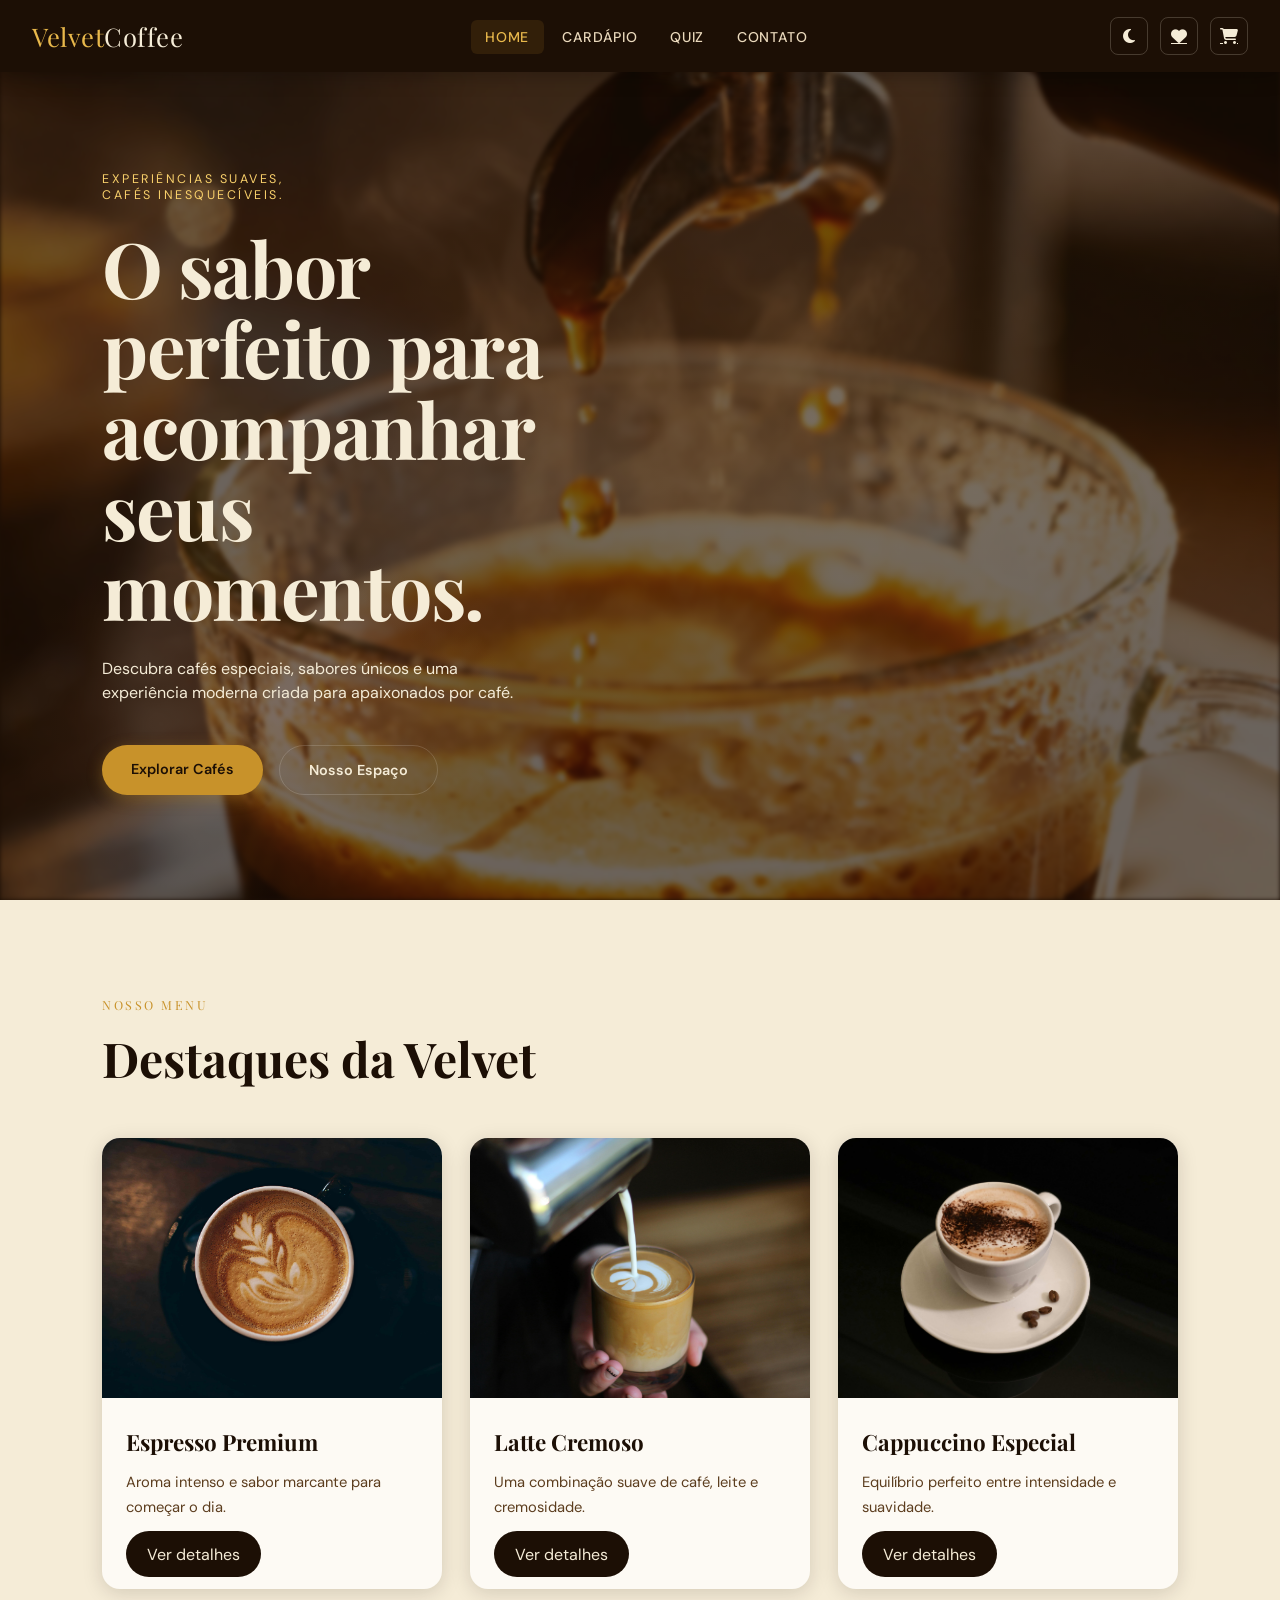
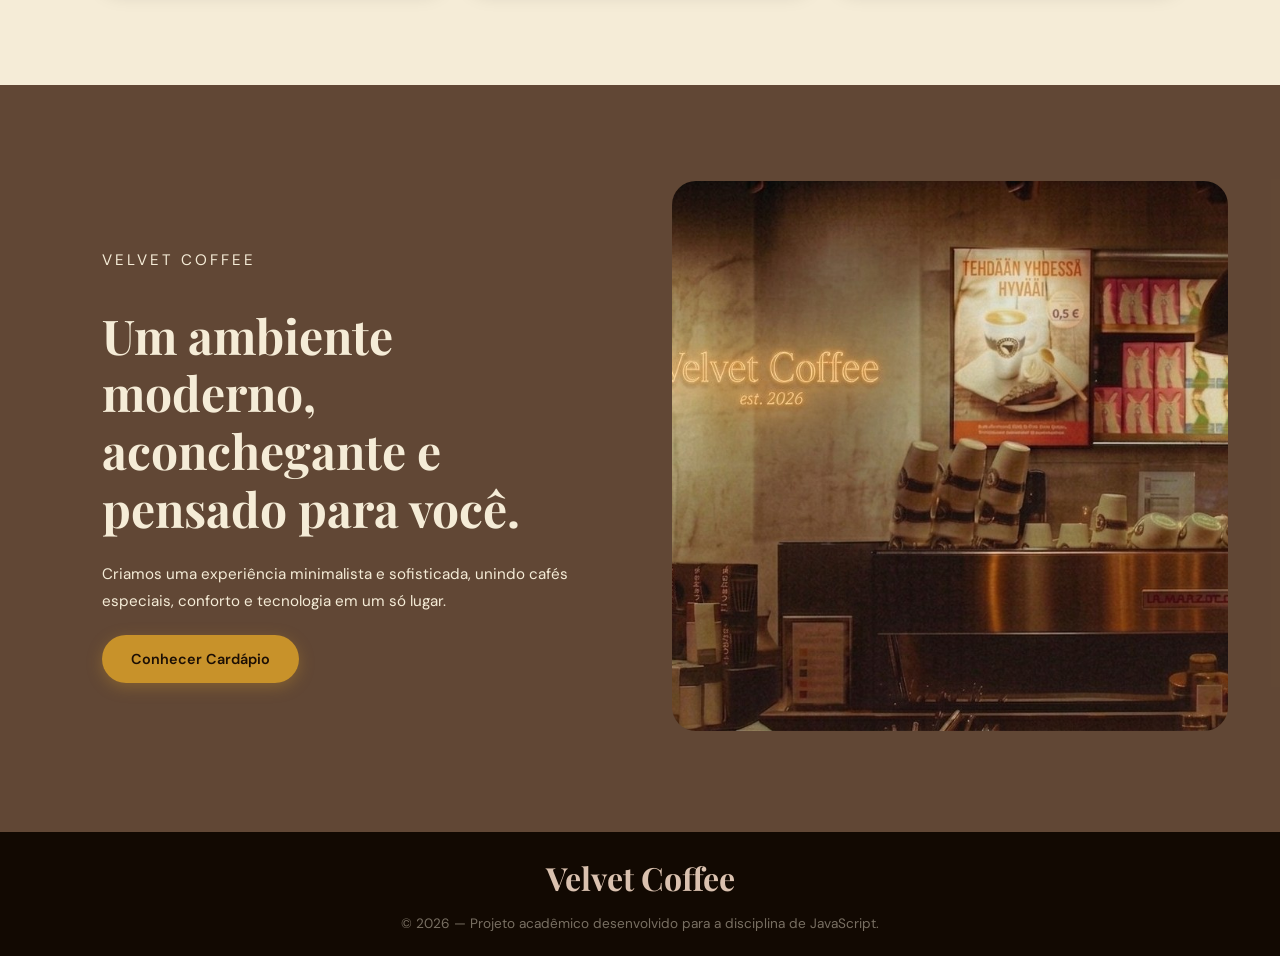
==== index.html @ 0161a695 "aprimora sistema de pagamentos, favoritos e ajuste do  modo escuro Correção e melhorias no modo escu" ====
<!DOCTYPE html>
<html lang="pt-BR">
<head>
    <meta charset="UTF-8" />
    <meta name="viewport" content="width=device-width, initial-scale=1.0" />

    <title>Velvet Coffee</title>

    <!-- Google Fonts -->
    <link rel="preconnect" href="https://fonts.googleapis.com">
    <link rel="preconnect" href="https://fonts.gstatic.com" crossorigin>

    <link href="https://fonts.googleapis.com/css2?family=Inter:wght@300;400;500;600;700&family=Cormorant+Garamond:wght@500;600;700&display=swap" rel="stylesheet">

    <!-- CSS -->
    <link rel="stylesheet" href="https://cdnjs.cloudflare.com/ajax/libs/font-awesome/6.7.2/css/all.min.css">
    <link rel="stylesheet" href="css/style.css">
    <link rel="stylesheet" href="css/home.css">
    <link rel="icon" href="img/logo-velvet.png" type="image/png">
</head>

<body>

    <!-- HEADER -->
    <header class="header">

            <button class="menu-mobile" id="menuMobile">
                <i class="fa-solid fa-bars"></i>
            </button>

        <nav>

        <a href="index.html" class="nav-logo">
            Velvet<span>Coffee</span>
        </a>

        <ul class="nav-links" id="nav-links">
            <li><a href="#" class="active">Home</a></li>
            <li><a href="pages/cardapio.html">Cardápio</a></li>            
            <li><a href="pages/quiz.html">Quiz</a></li>
            <li><a href="pages/contato.html">Contato</a></li>
        </ul>

        <div class="nav-actions">

            <button class="btn-icon" id="themeToggle">
                <i class="fa-solid fa-moon"></i>
            </button>

           <a class="btn-icon" href="pages/favoritos.html">
                <i class="fa-solid fa-heart"></i>
            </a>

            <a class="btn-icon"  href="pages/carrinho.html">
                <i class="fa-solid fa-cart-shopping">
                <!-- <span class="badge show">3</span> -->
                </i>
            </a>
        </div>

    </nav>         

    </header>

    <!-- HERO -->
    <section class="hero">

        <div class="overlay"></div>

        <div class="hero-content">

            <p class="subtitle">
                experiências suaves,
                <br> cafés inesquecíveis.
            </p>

            <h1>
                O sabor perfeito para acompanhar seus momentos.
            </h1>

            <p class="description">
                Descubra cafés especiais, sabores únicos e uma experiência
                moderna criada para apaixonados por café.
            </p>

            <div class="hero-buttons">
                <a href="pages/cardapio.html" class="btn-primary">
                    Explorar Cafés
                </a>

                <a href="#" class="btn-secondary">
                    Nosso Espaço
                </a>
            </div>

        </div>

    </section>

    <!-- DESTAQUES -->
    <section class="highlights">

        <div class="section-title">
            <p>nosso menu</p>
            <h2>Destaques da Velvet</h2>
        </div>

        <div class="cards">

            <!-- CARD 1 -->
            <div class="card">

                <img src="img/expresso-premium.jpg" alt="Café Espresso">

                <div class="card-content">
                    <h3>Espresso Premium</h3>

                    <p>
                        Aroma intenso e sabor marcante para começar o dia.
                    </p>

                    <a href="pages/cardapio.html">
                        Ver detalhes
                    </a>
                </div>

            </div>

            <!-- CARD 2 -->
            <div class="card">

                <img src="img/latte-cremoso.jpg" alt="Latte Cremoso">

                <div class="card-content">
                    <h3>Latte Cremoso</h3>

                    <p>
                        Uma combinação suave de café, leite e cremosidade.
                    </p>

                   <a href="pages/cardapio.html">
                        Ver detalhes
                    </a>
                </div>

            </div>

            <!-- CARD 3 -->
            <div class="card">

                <img src="img/cappucciono-especial.jpg" alt="Cappuccino">

                <div class="card-content">
                    <h3>Cappuccino Especial</h3>

                    <p>
                        Equilíbrio perfeito entre intensidade e suavidade.
                    </p>

                    <a href="pages/cardapio.html">
                        Ver detalhes
                    </a>
                </div>

            </div>

        </div>

    </section>

    <!-- EXPERIÊNCIA -->
    <section class="experience">

        <div class="experience-text">

            <p class="small-title">
                velvet coffee
            </p>

            <h2>
                Um ambiente moderno, aconchegante e pensado para você.
            </h2>

            <p>
                Criamos uma experiência minimalista e sofisticada,
                unindo cafés especiais, conforto e tecnologia em um só lugar.
            </p>

            <a href="pages/cardapio.html" class="btn-primary">
                Conhecer Cardápio
            </a>

        </div>

        <div class="experience-image">
            <img src="img/coffe-shop.jpg" alt="Interior cafeteria">
        </div>

    </section>

    <!-- FOOTER -->
    <footer class="footer">

        <h2>Velvet Coffee</h2>

        <p>
            © 2026 — Projeto acadêmico desenvolvido para a disciplina de JavaScript.
        </p>

    </footer>
<div class="menu-overlay" id="menuOverlay"></div>
<script src="js/main.js"></script>

</body>
</html>
---- css/style.css ----
@import url('https://fonts.googleapis.com/css2?family=Playfair+Display:ital,wght@0,400;0,700;0,900;1,400&family=DM+Sans:wght@300;400;500&display=swap');

:root {
  --cream: #F5ECD7;
  --cream-dark: #EAD9BC;
  --brown-deep: #1C0F05;
  --brown-rich: #3D1F0D;
  --brown-mid: #6B3A1F;
  --brown-warm: #A0522D;
  --gold: #C8922A;
  --gold-light: #E8B84B;
  --white: #FDFAF4;
  --text-dark: #1C0F05;
  --text-mid: #5C3D1E;
  --text-light: #8B6040;
  --shadow-warm: rgba(28,15,5,0.15);
  --nav-h: 72px;
  --radius: 12px;
  --transition: 0.3s cubic-bezier(0.4, 0, 0.2, 1);
}

[data-theme="dark"] {
  --cream: #1C0F05;
  --cream-dark: #2A1509;
  --brown-deep: #F5ECD7;
  --brown-rich: #EAD9BC;
  --brown-mid: #C8A87A;
  --brown-warm: #A0522D;
  --white: #502e1c;
  --text-dark: #F5ECD7;
  --text-mid: #C8A87A;
  --text-light: #dfae89;  
  --shadow-warm: rgba(3, 1, 1, 0.4);
}

*, *::before, *::after { box-sizing: border-box; margin: 0; padding: 0; }

html { scroll-behavior: smooth; }

.btn-icon i{
    font-size: 1rem;
}

i{
    pointer-events: none;
}

body {
  font-family: 'DM Sans', sans-serif;
  background: var(--cream);
  color: var(--text-dark);
  min-height: 100vh;
  transition: background var(--transition), color var(--transition);
}

/* ─── NAVBAR ─── */
nav {
  position: fixed; top: 0; left: 0; right: 0;
  height: var(--nav-h);
  background: #1c0f05;
  display: flex; align-items: center; justify-content: space-between;
  padding: 0 2rem;
  z-index: 1000;
  box-shadow: 0 2px 20px rgba(0,0,0,0.3);
}

.nav-logo {
  font-family: 'Playfair Display', serif;
  font-size: 1.6rem;
  color: var(--gold-light);
  text-decoration: none;
  letter-spacing: 0.02em;
}
.nav-logo span { color: #f5ecd7; }

.nav-links {
  display: flex; gap: 0.25rem;
  list-style: none;
}

.nav-links a {
  color: #EAD9BC;
  text-decoration: none;
  font-size: 0.88rem;
  font-weight: 500;
  letter-spacing: 0.05em;
  text-transform: uppercase;
  padding: 0.5rem 0.9rem;
  border-radius: 6px;
  transition: all var(--transition);
}
.nav-links a:hover, .nav-links a.active {
  color: var(--gold-light);
  background: rgba(200,146,42,0.12);
}

.nav-actions {
  display: flex; align-items: center; gap: 0.75rem;
}

.btn-icon {
  background: transparent;
  border: 1.5px solid rgba(245,236,215,0.2);
  color: #f5ecd7;
  width: 38px; height: 38px;
  border-radius: 8px;
  cursor: pointer;
  display: flex; align-items: center; justify-content: center;
  font-size: 1.1rem;
  transition: all var(--transition);
  position: relative;
}
.btn-icon:hover { border-color: var(--gold); color: var(--gold-light); }

.badge {
  position: absolute; top: -6px; right: -6px;
  background: var(--gold);
  color: var(--brown-deep);
  font-size: 0.6rem;
  font-weight: 700;
  width: 18px; height: 18px;
  border-radius: 50%;
  display: flex; align-items: center; justify-content: center;
  display: none;
}
.badge.show { display: flex; }

/* ─── PAGE WRAPPER ─── */
.page { padding-top: var(--nav-h); min-height: 100vh; }
.page-section { display: none; }
.page-section.active { display: block; }

/* ─── BUTTONS ─── */
.btn {
  display: inline-flex; align-items: center; gap: 0.5rem;
  padding: 0.75rem 1.75rem;
  border-radius: var(--radius);
  font-family: 'DM Sans', sans-serif;
  font-size: 0.9rem;
  font-weight: 500;
  cursor: pointer;
  transition: all var(--transition);
  border: none;
  text-decoration: none;
}
.btn-primary {
  background: var(--gold);
  color: var(--brown-deep);
  box-shadow: 0 4px 15px rgba(200,146,42,0.35);
}
.btn-primary:hover {
  background: var(--gold-light);
  transform: translateY(-2px);
  box-shadow: 0 8px 25px rgba(200,146,42,0.45);
}
.btn-outline {
  background: transparent;
  color: var(--gold);
  border: 1.5px solid var(--gold);
}
.btn-outline:hover { background: var(--gold); color: var(--brown-deep); }

/* ─── SECTION TITLES ─── */
.section-title {
  font-family: 'Playfair Display', serif;
  font-size: 2.2rem;
  color: var(--text-dark);
  margin-bottom: 0.4rem;
}
.section-sub {
  color: var(--text-light);
  font-size: 0.95rem;
  margin-bottom: 2rem;
}
.section-header { margin-bottom: 2.5rem; }
.section-divider {
  width: 48px; height: 3px;
  background: var(--gold);
  margin: 0.75rem 0;
  border-radius: 2px;
}

/* ─── CARDS ─── */
.coffee-card {
  background: var(--white);
  border-radius: var(--radius);
  overflow: hidden;
  box-shadow: 0 2px 12px var(--shadow-warm);
  transition: all var(--transition);
  position: relative;
}
.coffee-card:hover {
  transform: translateY(-4px);
  box-shadow: 0 12px 32px var(--shadow-warm);
}
.card-img {
  width: 100%; height: 180px;
  object-fit: cover;
  display: flex; align-items: center; justify-content: center;
  font-size: 3.5rem;
  background: linear-gradient(135deg, var(--brown-rich) 0%, var(--brown-warm) 100%);
}
.card-body { padding: 1.2rem; }
.card-name {
  font-family: 'Playfair Display', serif;
  font-size: 1.15rem;
  color: var(--text-dark);
  margin-bottom: 0.3rem;
}
.card-desc {
  font-size: 0.82rem;
  color: var(--text-light);
  line-height: 1.5;
  margin-bottom: 0.9rem;
}
.card-footer {
  display: flex; align-items: center; justify-content: space-between;
}
.card-price {
  font-family: 'Playfair Display', serif;
  font-size: 1.2rem;
  color: var(--gold);
  font-weight: 700;
}
.card-actions { display: flex; gap: 0.5rem; }

.btn-sm {
  padding: 0.45rem 0.9rem;
  font-size: 0.8rem;
  border-radius: 8px;
}

.btn-fav {
  background: transparent;
  border: 1.5px solid var(--cream-dark);
  color: var(--text-light);
  width: 34px; height: 34px;
  border-radius: 8px;
  cursor: pointer;
  display: flex; align-items: center; justify-content: center;
  font-size: 1rem;
  transition: all var(--transition);
}
.btn-fav.active, .btn-fav:hover { border-color: #e74c3c; color: #e74c3c; }
.btn-fav.active { background: rgba(231,76,60,0.08); }

.tag {
  display: inline-block;
  padding: 0.2rem 0.6rem;
  border-radius: 20px;
  font-size: 0.72rem;
  font-weight: 500;
  letter-spacing: 0.03em;
  text-transform: uppercase;
  margin-bottom: 0.6rem;
}
.tag-espresso { background: rgba(61,31,13,0.12); color: var(--brown-rich); }
.tag-especial { background: rgba(200,146,42,0.15); color: var(--gold); }
.tag-gelado { background: rgba(52,152,219,0.1); color: #2980b9; }
.tag-sem-cafe { background: rgba(46,204,113,0.1); color: #27ae60; }
.tag-lacteo { background: rgba(155,89,182,0.1); color: #8e44ad; }

/* ─── GRID ─── */
.cards-grid {
  display: grid;
  grid-template-columns: repeat(auto-fill, minmax(260px, 1fr));
  gap: 1.5rem;
}

/* ─── RATING STARS ─── */
.stars { color: var(--gold); font-size: 0.85rem; letter-spacing: 2px; }
.stars-interactive span {
  cursor: pointer; font-size: 1.4rem; transition: color var(--transition);
}
.stars-interactive span:hover, .stars-interactive span.active { color: var(--gold); }
.stars-interactive span { color: var(--cream-dark); }

/* ─── TOAST ─── */
#toast-container {
  position: fixed; bottom: 2rem; right: 2rem;
  z-index: 9999;
  display: flex; flex-direction: column; gap: 0.75rem;
}
.toast {
  background: var(--brown-deep);
  color: var(--cream);
  padding: 0.85rem 1.4rem;
  border-radius: 10px;
  font-size: 0.88rem;
  border-left: 3px solid var(--gold);
  box-shadow: 0 8px 24px rgba(0,0,0,0.3);
  animation: slideIn 0.3s ease, fadeOut 0.4s ease 2.5s forwards;
  max-width: 280px;
}
@keyframes slideIn {
  from { transform: translateX(100px); opacity: 0; }
  to   { transform: translateX(0); opacity: 1; }
}
@keyframes fadeOut {
  from { opacity: 1; transform: translateX(0); }
  to   { opacity: 0; transform: translateX(30px); }
}

/* ─── SEARCH & FILTER BAR ─── */
.toolbar {
  display: flex; flex-wrap: wrap; gap: 1rem;
  margin-bottom: 2rem;
  align-items: center;
}
.search-wrap {
  position: relative; flex: 1; min-width: 220px;
}
.search-wrap input {
  width: 100%;
  padding: 0.7rem 1rem 0.7rem 2.8rem;
  border: 1.5px solid var(--cream-dark);
  border-radius: var(--radius);
  background: var(--white);
  color: var(--text-dark);
  font-family: 'DM Sans', sans-serif;
  font-size: 0.9rem;
  transition: border-color var(--transition);
}
.search-wrap input:focus { outline: none; border-color: var(--gold); }
.search-icon {
  position: absolute; left: 0.5rem; top: 50%; transform: translateY(-50%);
  color: var(--text-light); font-size: 1rem; pointer-events: none;
}
.filter-chips { display: flex; flex-wrap: wrap; gap: 0.5rem; }
.chip {
  padding: 0.45rem 1rem;
  border-radius: 20px;
  border: 1.5px solid var(--cream-dark);
  background: transparent;
  color: var(--text-mid);
  font-size: 0.82rem;
  font-family: 'DM Sans', sans-serif;
  cursor: pointer;
  transition: all var(--transition);
}
.chip:hover { border-color: var(--gold); color: var(--gold); }
.chip.active { background: var(--gold); color: var(--brown-deep); border-color: var(--gold); }

/* ─── MODAL / CART ─── */
.modal-overlay {
  position: fixed; inset: 0;
  background: rgba(28,15,5,0.7);
  z-index: 2000;
  display: flex; align-items: center; justify-content: center;
  opacity: 0; pointer-events: none;
  transition: opacity var(--transition);
}
.modal-overlay.open { opacity: 1; pointer-events: all; }
.modal {
  background: var(--white);
  border-radius: 16px;
  padding: 2rem;
  width: 90%; max-width: 480px;
  max-height: 80vh; overflow-y: auto;
  transform: scale(0.95);
  transition: transform var(--transition);
  box-shadow: 0 24px 64px rgba(0,0,0,0.3);
}
.modal-overlay.open .modal { transform: scale(1); }
.modal-header {
  display: flex; justify-content: space-between; align-items: center;
  margin-bottom: 1.5rem;
}
.modal-title {
  font-family: 'Playfair Display', serif;
  font-size: 1.4rem;
  color: var(--text-dark);
}
.btn-close {
  background: none; border: none; font-size: 1.3rem;
  color: var(--text-light); cursor: pointer;
  transition: color var(--transition);
}
.btn-close:hover { color: var(--text-dark); }

/* ─── FORM ELEMENTS ─── */
input, textarea, select {
  font-family: 'DM Sans', sans-serif;
}
.form-group { margin-bottom: 1.25rem; }
.form-group label {
  display: block;
  font-size: 0.85rem;
  font-weight: 500;
  color: var(--text-mid);
  margin-bottom: 0.4rem;
  letter-spacing: 0.03em;
}



/* .form-control {
  width: 100%;
  padding: 0.75rem 1rem;
  border: 1.5px solid var(--cream-dark);
  border-radius: var(--radius);
  background: #f5ecd7;
  color: var(--text-dark);
  font-size: 0.9rem;
  transition: border-color var(--transition), box-shadow var(--transition);
} */
.form-control:focus {
  outline: none;
  border-color: var(--gold);
  box-shadow: 0 0 0 3px rgba(200,146,42,0.15);
}
.form-control.error { border-color: #e74c3c; }
.form-control.success { border-color: #27ae60; }
.field-error {
  font-size: 0.78rem;
  color: #e74c3c;
  margin-top: 0.3rem;
  display: none;
}
.field-error.show { display: block; }

/* ─── CONTAINER ─── */
.container { max-width: 1200px; margin: 0 auto; padding: 0 2rem; }
.section { padding: 4rem 0; }

/* ─── EMPTY STATE ─── */
.empty-state {
  text-align: center;
  padding: 4rem 2rem;
  color: var(--text-light);
}
.empty-state .empty-icon { font-size: 3.5rem; margin-bottom: 1rem; opacity: 0.5; }
.empty-state p { font-size: 1rem; }

/* ─── SCROLLBAR ─── */
::-webkit-scrollbar { width: 6px; }
::-webkit-scrollbar-track { background: var(--cream); }
::-webkit-scrollbar-thumb { background: var(--brown-warm); border-radius: 3px; }

/* ─── RESPONSIVE ─── */
@media (max-width: 768px) {
  .nav-links { display: none; }
  .container { padding: 0 1rem; }
  .section { padding: 2.5rem 0; }
  .section-title { font-size: 1.7rem; }
}


/* PAGES */
.fav-count {
    margin-bottom: 2rem;
}

.btn-clear-fav {
    background: transparent;
    border: 1.5px solid #e74c3c;
    color: #e74c3c;

    padding: 0.55rem 1rem;
    border-radius: 8px;

    cursor: pointer;

    transition: 0.3s;
}

.btn-clear-fav:hover {
    background: #e74c3c;
    color: white;
}

/* .quiz-wrap {
    max-width: 700px;
    margin: 0 auto;
}

.quiz-progress {
    width: 100%;
    height: 5px;

    background: var(--cream-dark);

    border-radius: 999px;

    margin-bottom: 3rem;
}

.quiz-progress-bar {
    width: 40%;
    height: 100%;

    background: var(--gold);

    border-radius: 999px;
}

.quiz-question {
    font-family: 'Playfair Display', serif;

    font-size: 2.3rem;

    margin-bottom: 1rem;

    color: var(--text-dark);
}

.quiz-sub {
    color: var(--text-light);

    margin-bottom: 2rem;
}

.quiz-options {
    display: grid;
    grid-template-columns: repeat(2, 1fr);

    gap: 1rem;
}

.quiz-opt {
    background: var(--white);

    border: 1.5px solid var(--cream-dark);

    border-radius: 16px;

    padding: 1.5rem;

    text-align: left;

    cursor: pointer;

    transition: 0.3s;
}

.quiz-opt:hover {
    border-color: var(--gold);
    transform: translateY(-4px);
}

.quiz-opt-icon {
    font-size: 2rem;

    display: block;

    margin-bottom: 1rem;
}

.quiz-opt-text {
    font-size: 1rem;
    font-weight: 600;

    color: var(--text-dark);
}

.quiz-opt-sub {
    margin-top: 0.5rem;

    color: var(--text-light);

    font-size: 0.85rem;
}

.quiz-nav {
    margin-top: 2rem;

    display: flex;
    justify-content: flex-end;
} */


/* ─── QUIZ ─── */

.quiz-wrap{
    max-width: 800px;
    margin: 0 auto;
}

.quiz-progress{
    width: 100%;
    height: 10px;

    background: rgba(255,255,255,0.08);

    border-radius: 999px;

    overflow: hidden;

    margin-bottom: 2rem;
}

.quiz-progress-bar{
    width: 25%;
    height: 100%;

    background: linear-gradient(
        90deg,
        var(--gold),
        #f7d08a
    );

    transition: .4s;
}

.quiz-question{
    font-size: 2.4rem;
    margin-bottom: 1rem;

    color: var(--text-dark);
}

.quiz-sub{
    color: var(--text-light);
    margin-bottom: 2rem;
}

.quiz-options{
    display: grid;
    gap: 1rem;
}

.quiz-opt{
    background: var(--white);

    border: 1px solid rgba(0,0,0,0.06);

    border-radius: 18px;

    padding: 1.4rem;

    text-align: left;

    cursor: pointer;

    transition: .3s;

    display: flex;
    flex-direction: column;
    gap: .6rem;
}

.quiz-opt:hover{
    transform: translateY(-3px);
    border-color: var(--gold);

    box-shadow: 0 10px 25px rgba(0,0,0,0.08);
}

.quiz-opt.active{
    border-color: var(--gold);
    background: rgba(212,175,55,0.08);
}

.quiz-opt-icon{
    width: 55px;
    height: 55px;

    border-radius: 16px;

    display: flex;
    align-items: center;
    justify-content: center;

    font-size: 1.3rem;
}

/* cores individuais */

.quiz-opt:nth-child(1) .quiz-opt-icon{
    background: rgba(255, 183, 77, 0.18);
    color: #ff9800;
}

.quiz-opt:nth-child(2) .quiz-opt-icon{
    background: rgba(244, 143, 177, 0.18);
    color: #e91e63;
}

.quiz-opt:nth-child(3) .quiz-opt-icon{
    background: rgba(79, 195, 247, 0.18);
    color: #03a9f4;
}

.quiz-opt:nth-child(4) .quiz-opt-icon{
    background: rgba(121, 134, 203, 0.18);
    color: #5c6bc0;
}

.quiz-opt-text{
    font-size: 1.1rem;
    font-weight: 600;

    color: var(--text-dark);
}

.quiz-opt-sub{
    color: var(--text-light);
    font-size: .95rem;
}

.quiz-result{
    text-align: center;
    padding: 2rem;
}

.quiz-result h2{
    font-size: 2.5rem;
    margin-bottom: 1rem;
}

.quiz-result p{
    color: var(--text-light);
    line-height: 1.7;
}

@media(max-width: 768px){

    .quiz-options{
        grid-template-columns: 1fr;
    }

}

.contact-layout {
    display: grid;
    grid-template-columns: 1fr 1.5fr;

    gap: 4rem;
}

.contact-item {
    display: flex;
    gap: 1rem;

    margin-bottom: 2rem;
}

.contact-icon {
    width: 50px;
    height: 50px;

    border-radius: 12px;

    background: rgba(200,146,42,0.12);

    display: flex;
    align-items: center;
    justify-content: center;

    font-size: 1.2rem;
}

.contact-label {
    font-size: 0.75rem;

    text-transform: uppercase;

    letter-spacing: 2px;

    color: var(--text-light);

    margin-bottom: 0.3rem;
}

.contact-val {
    color: var(--text-dark);

    font-weight: 500;
}

.form-card {
    background: var(--white);

    padding: 2.5rem;

    border-radius: 20px;

    box-shadow: 0 4px 25px var(--shadow-warm);
}

.form-row {
    display: grid;
    grid-template-columns: repeat(2,1fr);

    gap: 1rem;
}

.form-group {
    margin-bottom: 1.5rem;
}

.form-group label {
    display: block;

    margin-bottom: 0.5rem;

    font-size: 0.85rem;

    color: var(--text-mid);
}

.form-control {
    width: 100%;

    padding: 0.9rem 1rem;

    border: 1.5px solid var(--cream-dark);

    border-radius: 12px;

    background: #f5ecd7;

    color: var(--text-dark);

    transition: 0.3s;
}

.form-control:focus {
    outline: none;

    border-color: var(--gold);
}

textarea {
    resize: none;
}

@media(max-width: 900px){

    .contact-layout{
        grid-template-columns: 1fr;
    }

    .form-row{
        grid-template-columns: 1fr;
    }

}

/* ───────── MENU MOBILE ───────── */

.menu-mobile{
    display: none;

    position: fixed;
    top: 18px;
    right: 20px;

    width: 42px;
    height: 42px;

    border: none;
    border-radius: 10px;

    background: #E8B84B;
    color: var(--cream);

    font-size: 1.1rem;
    cursor: pointer;

    z-index: 3000;

    transition: all var(--transition);
}

.menu-mobile:hover{
    background: var(--gold);
    color: var(--brown-deep);
}

/* MOBILE */

@media (max-width: 768px){

    .menu-mobile{
        display: flex;
        align-items: center;
        justify-content: center;
    }

    nav{
        padding: 0 1rem;
    }

    .nav-links{
      display: flex;
        position: fixed;

        top: 0;
        right: -100%;

        width: 280px;
        height: 100vh;

        background: #2A1509;

        flex-direction: column;

        padding: 7rem 2rem;

        gap: 1rem;

        transition: right 0.4s ease;

        z-index: 2000;

        box-shadow: -10px 0 40px rgba(0,0,0,0.3);
    }

    .nav-links.active{
        right: 0;
    }

    .nav-links li{
        width: 100%;
    }

    .nav-links a{
        display: block;

        width: 100%;

        padding: 1rem;

        border-radius: 10px;

        font-size: 0.95rem;
    }

    .nav-actions{
        margin-right: 4rem;
    }

}
---- css/home.css ----
/* ─── HOME / HERO ─── var(--brown-deep) */
.hero {
  min-height: 100vh;
  background: #1C0F05 ; 
  display: flex;
  align-items: center;
  position: relative;
  overflow: hidden;
  padding-top: var(--nav-h);
}

.hero::before {
  content: '';
  position: absolute;
  inset: 0;

  background:
    radial-gradient(
      ellipse 80% 60% at 70% 50%,
      rgba(200,146,42,0.12) 0%,
      transparent 60%
    ),
    radial-gradient(
      ellipse 40% 40% at 20% 80%,
      rgba(61,31,13,0.8) 0%,
      transparent 50%
    );
}

.overlay {
    position: absolute;
    inset: 0;

    background-image: url("../img/close-up-delicious-coffee-cup.jpg");
    background-size: cover;
    background-position: center;

    filter: blur(2px);

    /* transform: scale(1.00); */

    opacity: 0.35;

    pointer-events: none;
}

.hero-content {
  position: relative;
  z-index: 2;
  max-width: 700px;
  padding: 0 8%;
}

.subtitle {
  font-size: 0.78rem;
  text-transform: uppercase;
  letter-spacing: 0.2em;
  color: #f8d06b;
  margin: 1.5rem 0;
}

.hero-content h1 {
  font-family: 'Playfair Display', serif;
  font-size: clamp(2.8rem, 6vw, 5rem);
  line-height: 1.05;
  letter-spacing: -0.02em;
  color: #F5ECD7;
  margin-bottom: 1.7rem;
}

.description {
  font-size: 1rem;
  line-height: 1.5;
  color: #f5ecd7;
  /* color: rgb(66, 51, 15);  var(--white)*/

  max-width: 420px;
  margin-bottom: 2.5rem;
}

.hero-buttons {
  display: flex;
  gap: 1rem;
  flex-wrap: wrap;
  margin-bottom: 30px;
}

/* ─── BOTÕES ─── */
.btn-primary,
.btn-secondary {
  padding: 0.95rem 1.8rem;
  border-radius: 999px;

  font-size: 0.9rem;
  font-weight: 600;
  text-decoration: none;

  transition: 0.3s ease;
}

.btn-primary {
  background: var(--gold);
  color: var(--brown-deep);
}

.btn-primary:hover {
  transform: translateY(-3px);
  background: var(--gold-light);
}

.btn-secondary {
  border: 1px solid rgba(255,255,255,0.15);
  color: var(--cream);
  background: transparent;
}

.btn-secondary:hover {
  background: rgba(255,255,255,0.06);
  transform: translateY(-3px);
}

/* ─── DESTAQUES ─── */
.highlights {
  background: var(--cream);
  padding: 6rem 8%;
}

.section-title {
  margin-bottom: 3rem;
}

.section-title p {
  font-size: 0.78rem;
  text-transform: uppercase;
  letter-spacing: 0.2em;

  color: var(--gold);

  margin-bottom: 0.8rem;
}

.section-title h2 {
  font-family: 'Playfair Display', serif;
  font-size: clamp(2rem, 4vw, 3rem);

  color: var(--brown-deep);
}

.cards {
  display: grid;
  grid-template-columns: repeat(auto-fit, minmax(280px, 1fr));

  gap: 1.8rem;
}

.card {
  background: var(--white);

  border-radius: 18px;
  overflow: hidden;

  box-shadow: 0 4px 20px var(--shadow-warm);

  transition: 0.4s ease;
}

.card:hover {
  transform: translateY(-8px);
  box-shadow: 0 18px 40px var(--shadow-warm);
}

.card img {
  width: 100%;
  height: 260px;
  object-fit: cover;
}

.card-content {
  padding: 1.5rem;
}

.card-content h3 {
  font-family: 'Playfair Display', serif;
  font-size: 1.4rem;

  margin-bottom: 0.8rem;

  color: var(--brown-deep);
}

.card-content p {
  font-size: 0.92rem;
  line-height: 1.7;
  color: var(--text-mid);
  margin-bottom: 1.5rem;
}

.card-content a {
  border: none;
  background: var(--brown-deep);
  color: var(--cream);
  padding: 0.8rem 1.3rem;
  border-radius: 999px;
  cursor: pointer;
  text-decoration: none;
  transition: 0.3s ease;
}

.card-content a:hover {
  background: var(--gold);
  color: var(--brown-deep);
}

/* ─── EXPERIENCE ─── */
.experience {
  background: rgba(61, 31, 13, 0.8);;

  padding: 6rem 8%;

  display: grid;
  grid-template-columns: repeat(auto-fit, minmax(320px, 1fr));

  align-items: center;
  gap: 4rem;
}

.small-title {
  font-size: 0.78rem;
  text-transform: uppercase;
  letter-spacing: 0.2em;

  color: var(--gold);

  margin-bottom: 1rem;
}

.experience-text h2 {
  font-family: 'Playfair Display', serif;
  font-size: clamp(2rem, 4vw, 3rem);

  color: #f5ecd7;

  line-height: 1.2;

  margin-bottom: 1.5rem;
}

.experience-text p {
  font-size: 0.95rem;
  line-height: 1.8;

  color: #f5ecd7;

  margin-bottom: 2rem;
}

.experience-image img {
  width: 110%;
  height: 550px;
  object-fit: cover;
  border-radius: 24px;
}

/* ─── FOOTER ─── */
.footer {
  background: #120902;
  padding: 1.5rem 2%;
  text-align: center;
}

.footer h2 {
  font-family: 'Playfair Display', serif;
  font-size: 2rem;

  color: #dac1af;

  margin-bottom: 1rem;
}

.footer p {
  font-size: 0.85rem;

  color: rgba(245,236,215,0.45);
}

/* ─── RESPONSIVO ─── */
@media (max-width: 768px) {

  .hero-content h1 {
    font-size: 3rem;
  }

  .hero-buttons {
    flex-direction: column;
    align-items: flex-start;
  }

  .experience-image{
    display: flex;
    padding: 30px;
    justify-content: center;
    align-items: center;
  }

  .experience-image img {
    height: 380px;   
    
  }

}
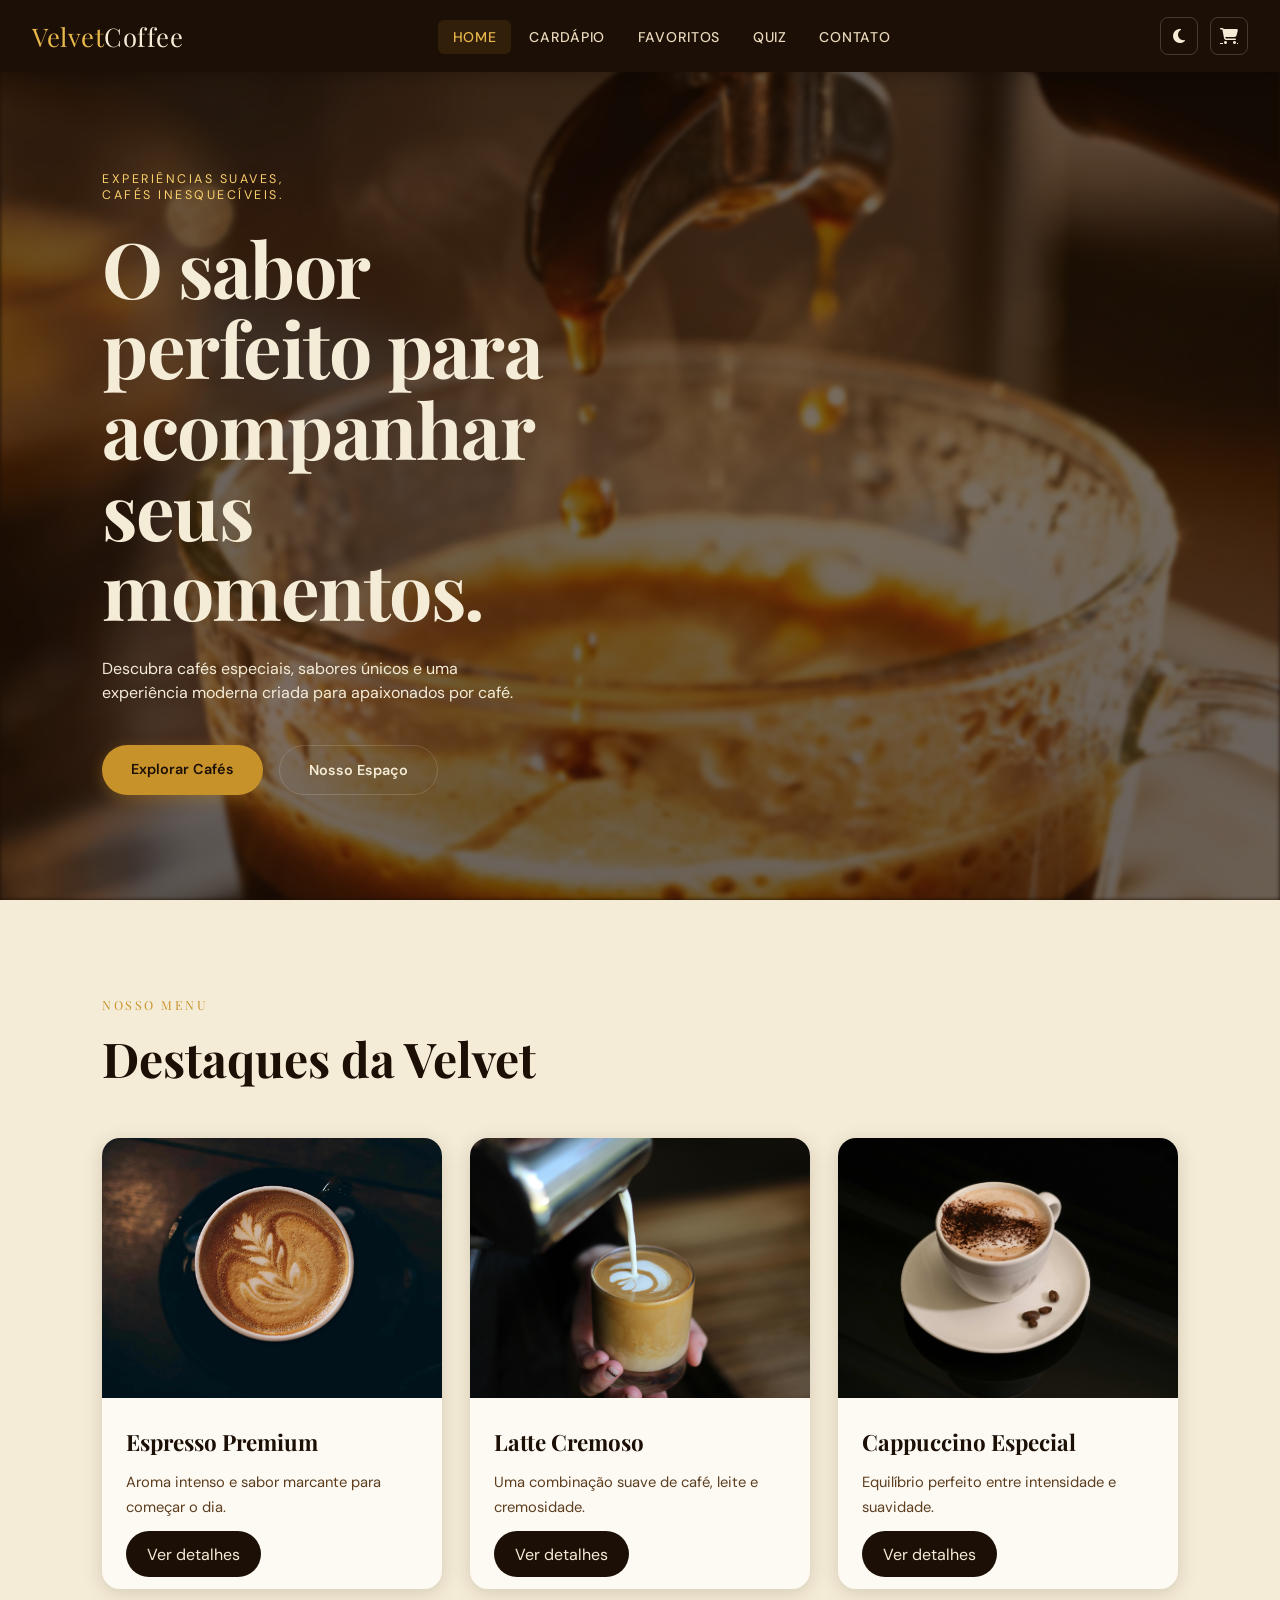
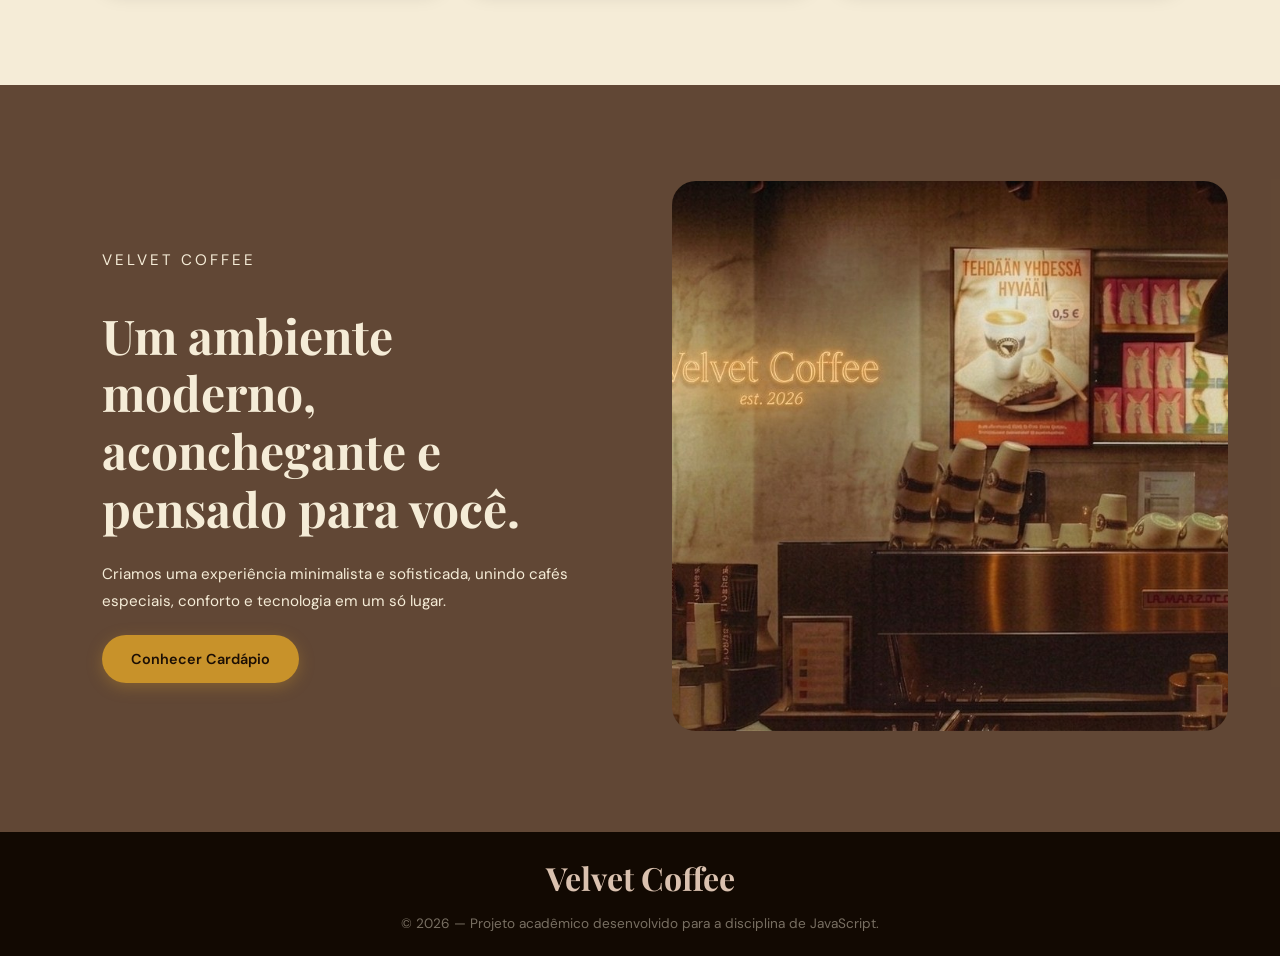
==== commit 2ea5240f: "feat: incluido favoritos no header incluído a opção de favoritos no menu." ====
--- a/index.html
+++ b/index.html
@@ -16,6 +16,7 @@
     <link rel="stylesheet" href="https://cdnjs.cloudflare.com/ajax/libs/font-awesome/6.7.2/css/all.min.css">
     <link rel="stylesheet" href="css/style.css">
     <link rel="stylesheet" href="css/home.css">
+    <link rel="stylesheet" href="css/auth.css">
     <link rel="icon" href="img/logo-velvet.png" type="image/png">
 </head>
 
@@ -25,7 +26,7 @@
     <header class="header">
 
             <button class="menu-mobile" id="menuMobile">
-                <i class="fa-solid fa-bars"></i>
+                <i class="fa-solid fa-bars"></i>                
             </button>
 
         <nav>
@@ -36,9 +37,10 @@
 
         <ul class="nav-links" id="nav-links">
             <li><a href="#" class="active">Home</a></li>
-            <li><a href="pages/cardapio.html">Cardápio</a></li>            
+            <li><a href="pages/cardapio.html">Cardápio</a></li>      
+            <li><a href="pages/favoritos.html">Favoritos</a></li>      
             <li><a href="pages/quiz.html">Quiz</a></li>
-            <li><a href="pages/contato.html">Contato</a></li>
+            <li><a href="pages/contato.html">Contato</a></li>           
         </ul>
 
         <div class="nav-actions">
@@ -47,9 +49,13 @@
                 <i class="fa-solid fa-moon"></i>
             </button>
 
-           <a class="btn-icon" href="pages/favoritos.html">
+           <!-- <a class="btn-icon" href="pages/favoritos.html">
                 <i class="fa-solid fa-heart"></i>
-            </a>
+            </a> -->
+
+            <!-- <a class="btn-icon" href="../pages/login.html">
+                <i class="fa-solid fa-user"></i>
+            </a> -->
 
             <a class="btn-icon"  href="pages/carrinho.html">
                 <i class="fa-solid fa-cart-shopping">
@@ -210,6 +216,7 @@
     </footer>
 <div class="menu-overlay" id="menuOverlay"></div>
 <script src="js/main.js"></script>
+<script src="js/auth.js"></script>
 
 </body>
 </html>
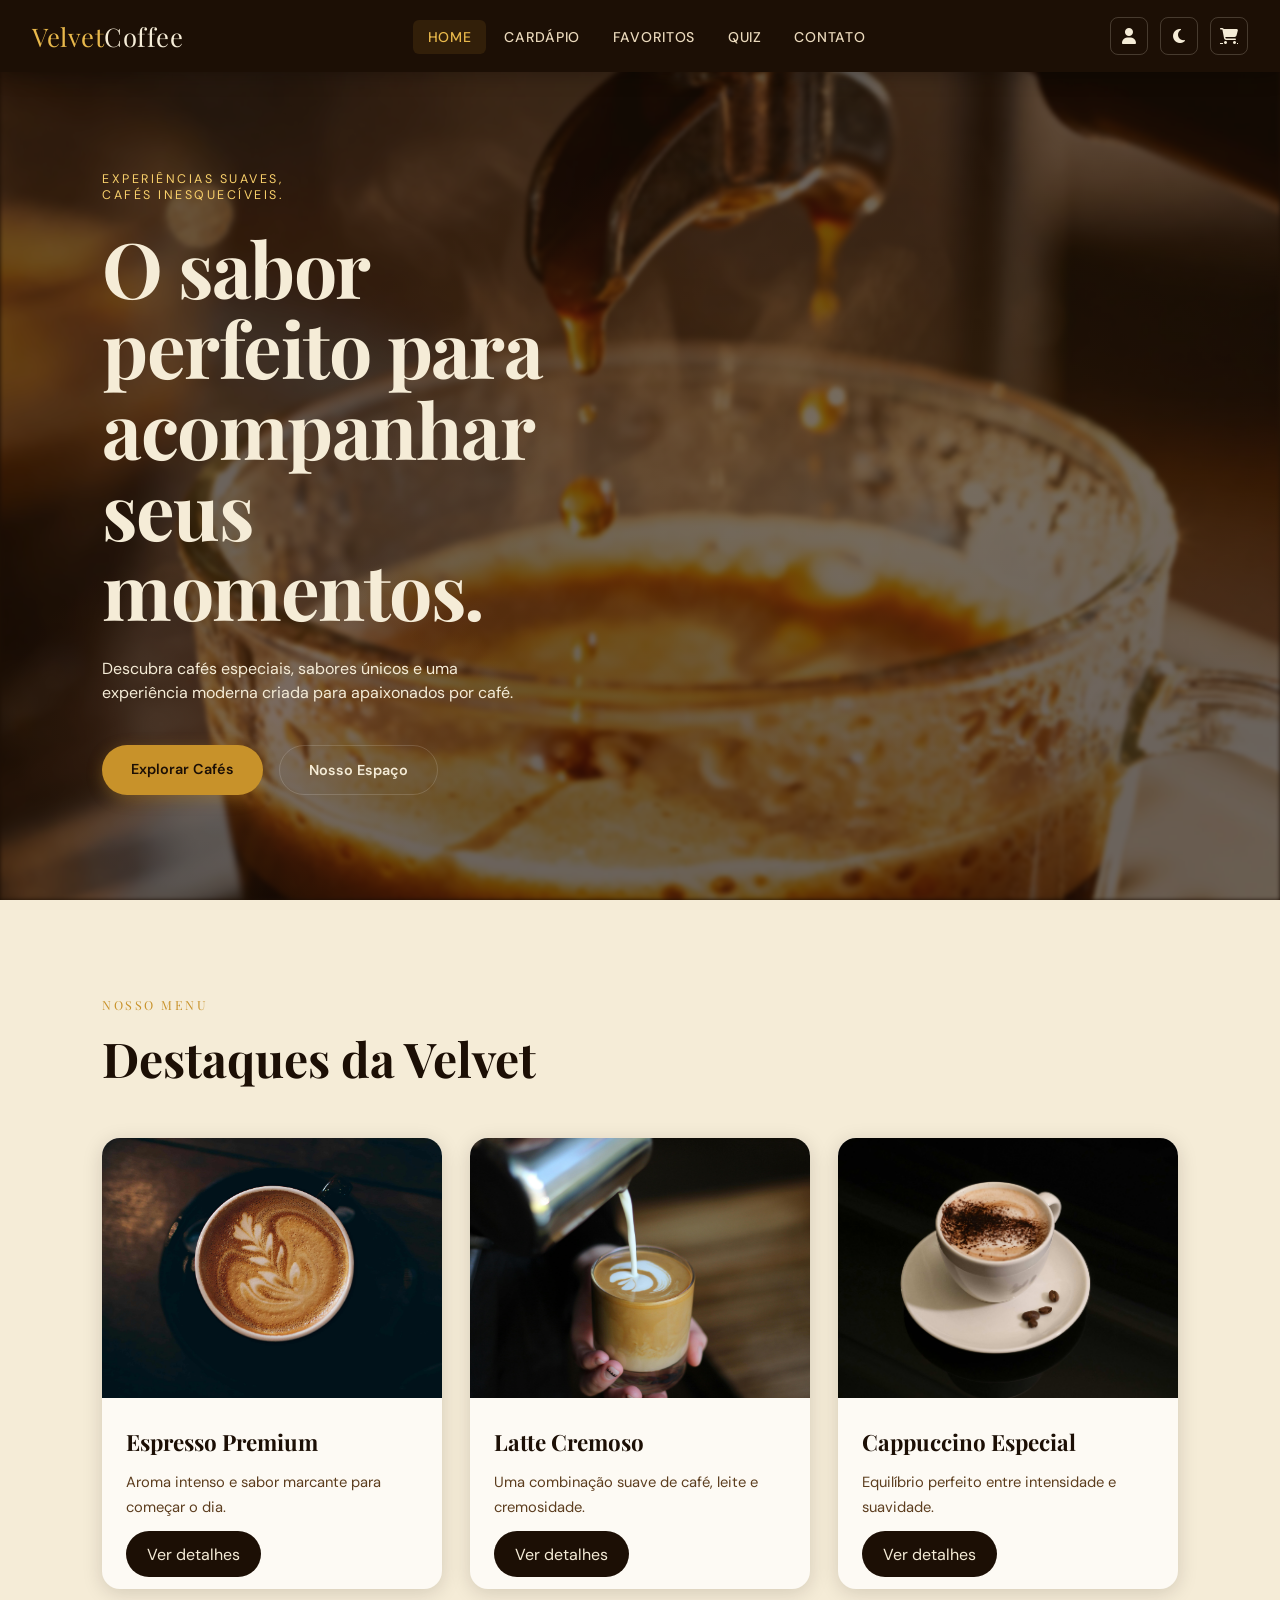
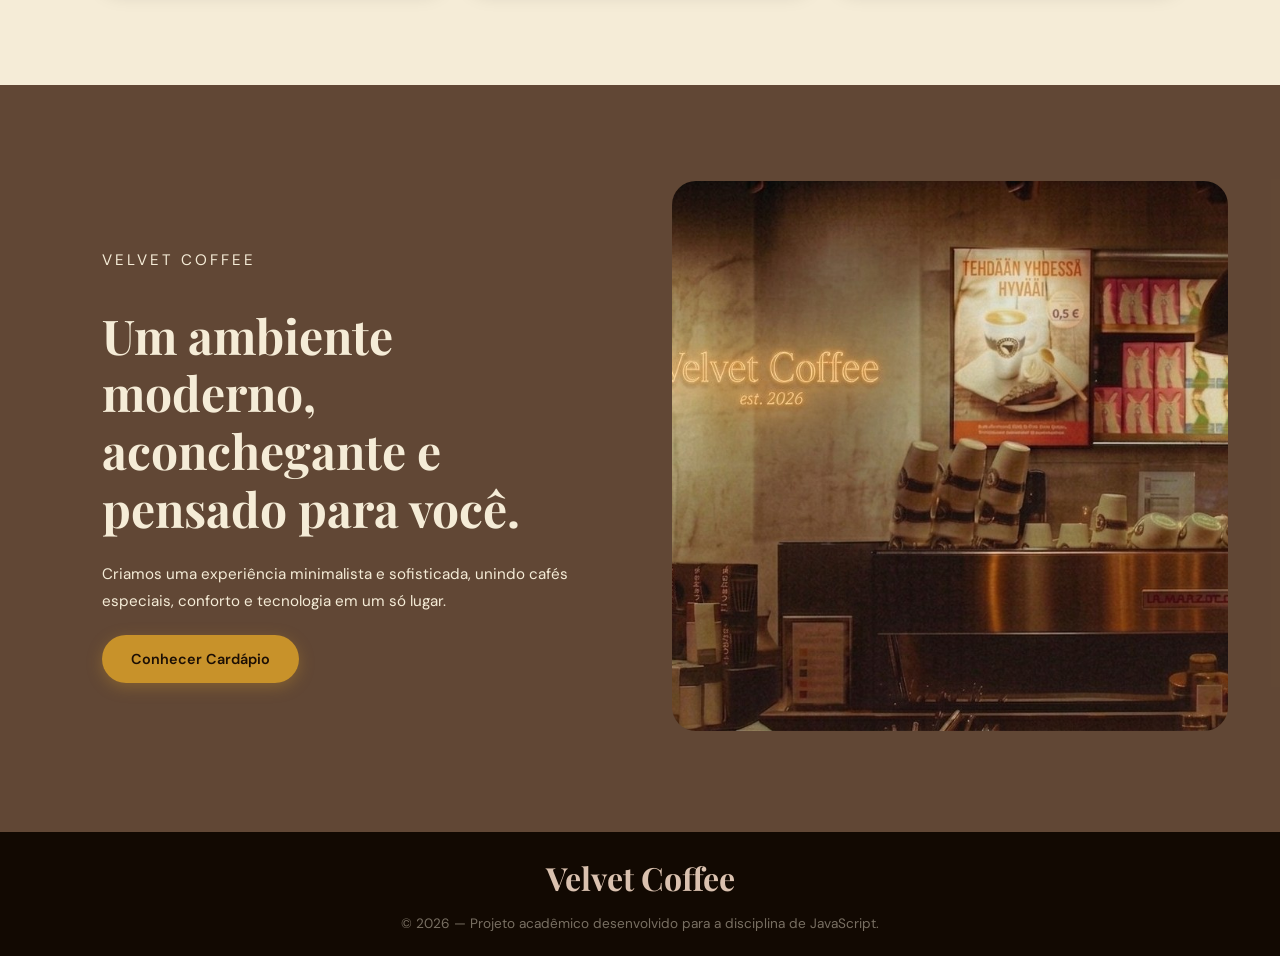
==== commit 5f4d2fb2: "alteração do menu mobile" ====
--- a/index.html
+++ b/index.html
@@ -44,6 +44,11 @@
         </ul>
 
         <div class="nav-actions">
+            <div class="mobile-only">
+                <a class="btn-icon" href="../pages/login.html">
+                    <i class="fa-solid fa-user"></i>
+                </a>
+            </div>             
 
             <button class="btn-icon" id="themeToggle">
                 <i class="fa-solid fa-moon"></i>
@@ -52,10 +57,7 @@
            <!-- <a class="btn-icon" href="pages/favoritos.html">
                 <i class="fa-solid fa-heart"></i>
             </a> -->
-
-            <!-- <a class="btn-icon" href="../pages/login.html">
-                <i class="fa-solid fa-user"></i>
-            </a> -->
+           
 
             <a class="btn-icon"  href="pages/carrinho.html">
                 <i class="fa-solid fa-cart-shopping">
--- a/css/style.css
+++ b/css/style.css
@@ -868,6 +868,30 @@
     color: var(--brown-deep);
 }
 
+.mobile-auth {
+    display: none;
+}
+
+.mobile-only{
+    display: none;
+}
+
+@media (max-width: 950px) {
+
+    .nav-actions .nav-auth-btn {
+        display: none;
+    }
+
+    .mobile-auth {
+        display: block;
+    }
+
+    .mobile-only{
+        display: block;
+    }
+
+}
+
 /* MOBILE */
 
 @media (max-width: 768px){
--- a/css/auth.css
+++ b/css/auth.css
@@ -0,0 +1,1170 @@
+/* ═══════════════════════════════════════════
+   AUTH.CSS — Velvet Coffee
+   Login, Cadastro, Esqueci Senha, Perfil,
+   Reembolso, Checkout Smart
+═══════════════════════════════════════════ */
+
+/* ─── CUPOM ─── */
+
+.coupon-wrap {
+    display: flex;
+    gap: 0.5rem;
+}
+
+.coupon-input {
+    flex: 1;
+    text-transform: uppercase;
+    letter-spacing: 0.05em;
+    font-weight: 600;
+}
+
+.btn-apply-coupon {
+    padding: 0 1.1rem;
+    border-radius: 12px;
+    border: none;
+    background: var(--gold);
+    color: var(--brown-deep);
+    font-family: 'DM Sans', sans-serif;
+    font-size: 0.85rem;
+    font-weight: 700;
+    cursor: pointer;
+    white-space: nowrap;
+    transition: 0.25s;
+    flex-shrink: 0;
+}
+
+.btn-apply-coupon:hover {
+    background: var(--gold-light);
+    transform: translateY(-1px);
+}
+
+.coupon-feedback {
+    font-size: 0.8rem;
+    min-height: 1.2rem;
+    margin-top: 0.35rem;
+    font-weight: 500;
+}
+
+.coupon-ok { color: #27ae60; }
+.coupon-err { color: #e74c3c; }
+
+.cupom-badge {
+    font-size: 0.7rem;
+    background: rgba(200,146,42,0.15);
+    color: var(--gold);
+    padding: 0.15rem 0.5rem;
+    border-radius: 20px;
+    font-weight: 700;
+    letter-spacing: 0.05em;
+    vertical-align: middle;
+}
+
+.desconto-value {
+    color: #27ae60 !important;
+    font-weight: 700;
+}
+
+/* ─── CHECKBOX SALVAR CARTÃO ─── */
+
+.check-wrap {
+    display: flex;
+    align-items: center;
+    gap: 0.6rem;
+    cursor: pointer;
+    font-size: 0.85rem;
+    color: var(--text-mid);
+    margin-top: 0.75rem;
+    user-select: none;
+}
+
+.check-wrap input[type="checkbox"] {
+    width: 16px;
+    height: 16px;
+    accent-color: var(--gold);
+    cursor: pointer;
+    flex-shrink: 0;
+}
+
+/* Label área de cartões */
+.card-area-label {
+    font-size: 0.78rem;
+    font-weight: 600;
+    text-transform: uppercase;
+    letter-spacing: 0.06em;
+    color: var(--text-light);
+    margin-bottom: 0.6rem;
+}
+
+/* ─── AUTH PAGE ─── */
+
+.auth-page {
+    display: flex;
+    align-items: center;
+    justify-content: center;
+    min-height: 100vh;
+    padding: 2rem 1rem;
+    background: var(--cream);
+}
+
+.auth-container {
+    width: 100%;
+    max-width: 440px;
+    background: var(--white);
+    border-radius: 24px;
+    padding: 2.5rem 2rem;
+    box-shadow: 0 16px 48px var(--shadow-warm);
+    animation: slideUp 0.4s ease;
+}
+
+.auth-container--wide {
+    max-width: 520px;
+}
+
+@keyframes slideUp {
+    from { opacity: 0; transform: translateY(20px); }
+    to   { opacity: 1; transform: translateY(0); }
+}
+
+/* ─── BRAND ─── */
+
+.auth-brand {
+    text-align: center;
+    margin-bottom: 2rem;
+}
+
+.auth-logo-icon {
+    width: 72px;
+    height: 72px;
+    margin: 0 auto 1rem;
+    border-radius: 20px;
+    background: linear-gradient(135deg, var(--gold), var(--gold-light));
+    display: flex;
+    align-items: center;
+    justify-content: center;
+    font-size: 1.8rem;
+    color: var(--brown-deep);
+    box-shadow: 0 8px 24px rgba(200, 146, 42, 0.35);
+}
+
+.auth-logo-icon--success {
+    background: linear-gradient(135deg, #27ae60, #2ecc71);
+    box-shadow: 0 8px 24px rgba(39, 174, 96, 0.35);
+    color: #fff;
+}
+
+.auth-brand h1 {
+    font-family: 'Playfair Display', serif;
+    font-size: 1.8rem;
+    color: var(--text-dark);
+    margin-bottom: 0.35rem;
+}
+
+.auth-brand p {
+    color: var(--text-light);
+    font-size: 0.9rem;
+}
+
+/* ─── FORM ─── */
+
+.auth-form {
+    display: flex;
+    flex-direction: column;
+    gap: 1.25rem;
+}
+
+.auth-form .form-group {
+    display: flex;
+    flex-direction: column;
+    gap: 0.45rem;
+    margin-bottom: 0;
+}
+
+.auth-form .form-group label {
+    font-size: 0.83rem;
+    font-weight: 600;
+    color: var(--text-mid);
+    letter-spacing: 0.03em;
+    text-transform: uppercase;
+}
+
+/* ─── INPUT WRAP ─── */
+
+.input-wrap {
+    position: relative;
+}
+
+.input-wrap input,
+.input-wrap select {
+    width: 100%;
+    padding: 0.85rem 1rem 0.85rem 2.75rem;
+    border: 1.5px solid var(--cream-dark);
+    border-radius: 12px;
+    background: var(--cream);
+    color: var(--text-dark);
+    font-family: 'DM Sans', sans-serif;
+    font-size: 0.92rem;
+    transition: border-color 0.25s, box-shadow 0.25s;
+    outline: none;
+}
+
+.input-wrap input:focus,
+.input-wrap select:focus {
+    border-color: var(--gold);
+    box-shadow: 0 0 0 3px rgba(200, 146, 42, 0.15);
+}
+
+.input-icon {
+    position: absolute;
+    left: 0.9rem;
+    top: 50%;
+    transform: translateY(-50%);
+    color: var(--text-light);
+    font-size: 0.85rem;
+    pointer-events: none;
+}
+
+/* Textarea */
+.input-textarea {
+    width: 100%;
+    padding: 0.85rem 1rem;
+    border: 1.5px solid var(--cream-dark);
+    border-radius: 12px;
+    background: var(--cream);
+    color: var(--text-dark);
+    font-family: 'DM Sans', sans-serif;
+    font-size: 0.92rem;
+    resize: vertical;
+    transition: border-color 0.25s, box-shadow 0.25s;
+    outline: none;
+    min-height: 120px;
+}
+
+.input-textarea:focus {
+    border-color: var(--gold);
+    box-shadow: 0 0 0 3px rgba(200, 146, 42, 0.15);
+}
+
+/* Select sem input-wrap */
+.input-select {
+    width: 100%;
+    padding: 0.85rem 1rem 0.85rem 2.75rem;
+    border: 1.5px solid var(--cream-dark);
+    border-radius: 12px;
+    background: var(--cream);
+    color: var(--text-dark);
+    font-family: 'DM Sans', sans-serif;
+    font-size: 0.92rem;
+    transition: border-color 0.25s, box-shadow 0.25s;
+    outline: none;
+    cursor: pointer;
+    appearance: none;
+}
+
+.input-select:focus {
+    border-color: var(--gold);
+    box-shadow: 0 0 0 3px rgba(200, 146, 42, 0.15);
+}
+
+/* Toggle senha */
+.btn-toggle-pass {
+    position: absolute;
+    right: 0.8rem;
+    top: 50%;
+    transform: translateY(-50%);
+    background: transparent;
+    border: none;
+    color: var(--text-light);
+    cursor: pointer;
+    font-size: 0.9rem;
+    padding: 0.25rem;
+    transition: color 0.2s;
+}
+
+.btn-toggle-pass:hover { color: var(--gold); }
+
+/* ─── ERROS ─── */
+
+@keyframes shake {
+    0%, 100% { transform: translateX(0); }
+    20%       { transform: translateX(-6px); }
+    40%       { transform: translateX(6px); }
+    60%       { transform: translateX(-4px); }
+    80%       { transform: translateX(4px); }
+}
+
+.field-error {
+    display: flex;
+    align-items: center;
+    gap: 0.3rem;
+    font-size: 0.8rem;
+    font-weight: 500;
+    color: #e74c3c;
+    min-height: 1.1rem;
+    opacity: 0;
+    transform: translateY(-4px);
+    transition: opacity 0.25s, transform 0.25s;
+}
+
+.field-error:not(:empty) {
+    opacity: 1;
+    transform: translateY(0);
+}
+
+.field-error:not(:empty)::before {
+    content: '\f06a';
+    font-family: 'Font Awesome 6 Free';
+    font-weight: 900;
+    font-size: 0.75rem;
+    flex-shrink: 0;
+}
+
+.form-error {
+    display: flex;
+    align-items: center;
+    justify-content: center;
+    gap: 0.4rem;
+    font-size: 0.85rem;
+    font-weight: 500;
+    color: #c0392b;
+    background: rgba(231, 76, 60, 0.08);
+    border: 1.5px solid rgba(231, 76, 60, 0.25);
+    border-radius: 10px;
+    padding: 0;
+    min-height: 0;
+    max-height: 0;
+    overflow: hidden;
+    transition: max-height 0.3s ease, padding 0.3s ease, opacity 0.25s;
+    opacity: 0;
+}
+
+.form-error:not(:empty) {
+    padding: 0.65rem 1rem;
+    max-height: 80px;
+    opacity: 1;
+}
+
+.form-error:not(:empty)::before {
+    content: '\f071';
+    font-family: 'Font Awesome 6 Free';
+    font-weight: 900;
+    font-size: 0.82rem;
+    flex-shrink: 0;
+}
+
+.input-wrap input.input--error,
+.input-wrap select.input--error {
+    border-color: #e74c3c !important;
+    box-shadow: 0 0 0 3px rgba(231, 76, 60, 0.15) !important;
+    animation: shake 0.4s ease;
+}
+
+.input-wrap input.input--error:focus,
+.input-wrap select.input--error:focus {
+    border-color: #e74c3c !important;
+    box-shadow: 0 0 0 3px rgba(231, 76, 60, 0.2) !important;
+}
+
+.input--error ~ .input-icon {
+    color: #e74c3c;
+}
+
+/* ─── LINKS ─── */
+
+.auth-links-row {
+    display: flex;
+    justify-content: flex-end;
+    margin-top: -0.5rem;
+}
+
+.auth-link {
+    color: var(--gold);
+    text-decoration: none;
+    font-size: 0.85rem;
+    font-weight: 500;
+    transition: color 0.2s;
+}
+
+.auth-link:hover { color: var(--gold-light); }
+
+.auth-switch {
+    text-align: center;
+    margin-top: 1.5rem;
+    font-size: 0.88rem;
+    color: var(--text-light);
+}
+
+/* ─── BOTÃO PRINCIPAL ─── */
+
+.btn-auth {
+    display: flex;
+    align-items: center;
+    justify-content: center;
+    gap: 0.6rem;
+    width: 100%;
+    padding: 0.9rem 1.5rem;
+    border-radius: 12px;
+    border: none;
+    background: linear-gradient(135deg, var(--gold), var(--gold-light));
+    color: var(--brown-deep);
+    font-family: 'DM Sans', sans-serif;
+    font-size: 0.95rem;
+    font-weight: 700;
+    cursor: pointer;
+    transition: transform 0.25s, box-shadow 0.25s;
+    box-shadow: 0 4px 16px rgba(200, 146, 42, 0.35);
+    text-decoration: none;
+}
+
+.btn-auth:hover {
+    transform: translateY(-2px);
+    box-shadow: 0 8px 24px rgba(200, 146, 42, 0.45);
+}
+
+.btn-auth--outline {
+    background: transparent;
+    border: 2px solid var(--gold);
+    color: var(--gold);
+    box-shadow: none;
+}
+
+.btn-auth--outline:hover {
+    background: var(--gold);
+    color: var(--brown-deep);
+}
+
+/* ─── SENHA TEMPORÁRIA ─── */
+
+.auth-result {
+    text-align: center;
+}
+
+.auth-result h2 {
+    font-family: 'Playfair Display', serif;
+    font-size: 1.6rem;
+    color: var(--text-dark);
+    margin-bottom: 0.5rem;
+}
+
+.auth-result p {
+    color: var(--text-light);
+    margin-bottom: 1rem;
+}
+
+.temp-password-box {
+    font-family: 'Playfair Display', serif;
+    font-size: 2rem;
+    font-weight: 700;
+    color: var(--gold);
+    background: rgba(200, 146, 42, 0.1);
+    border: 2px dashed var(--gold);
+    border-radius: 12px;
+    padding: 1rem 2rem;
+    letter-spacing: 0.15em;
+    margin: 1rem 0;
+}
+
+.temp-hint {
+    font-size: 0.82rem;
+    color: var(--text-light);
+}
+
+/* ─── PERFIL ─── */
+
+/* Abas */
+.perfil-tabs {
+    display: flex;
+    gap: 0.5rem;
+    margin-bottom: 2rem;
+    flex-wrap: wrap;
+}
+
+.perfil-tab {
+    display: flex;
+    align-items: center;
+    gap: 0.5rem;
+    padding: 0.7rem 1.4rem;
+    border-radius: 10px;
+    border: 1.5px solid var(--cream-dark);
+    background: transparent;
+    color: var(--text-mid);
+    font-family: 'DM Sans', sans-serif;
+    font-size: 0.88rem;
+    font-weight: 500;
+    cursor: pointer;
+    transition: all 0.25s;
+}
+
+.perfil-tab:hover {
+    border-color: var(--gold);
+    color: var(--gold);
+}
+
+.perfil-tab.active {
+    background: var(--gold);
+    border-color: var(--gold);
+    color: var(--brown-deep);
+    font-weight: 700;
+}
+
+/* Panels */
+.perfil-panel { display: none; }
+.perfil-panel.active { display: block; }
+
+/* Card */
+.perfil-card {
+    background: var(--white);
+    border-radius: 20px;
+    padding: 2rem;
+    box-shadow: 0 4px 24px var(--shadow-warm);
+}
+
+.perfil-card-title {
+    font-family: 'Playfair Display', serif;
+    font-size: 1.3rem;
+    color: var(--text-dark);
+    margin-bottom: 1.5rem;
+    display: flex;
+    align-items: center;
+    gap: 0.6rem;
+}
+
+.perfil-card-title i {
+    color: var(--gold);
+}
+
+/* Divisor de seção */
+.perfil-section-divider {
+    display: flex;
+    align-items: center;
+    gap: 1rem;
+    margin: 1.5rem 0;
+}
+
+.perfil-section-divider::before,
+.perfil-section-divider::after {
+    content: '';
+    flex: 1;
+    height: 1px;
+    background: var(--cream-dark);
+}
+
+.perfil-section-divider span {
+    font-size: 0.78rem;
+    font-weight: 600;
+    letter-spacing: 0.08em;
+    text-transform: uppercase;
+    color: var(--text-light);
+    white-space: nowrap;
+}
+
+/* Form grid */
+.perfil-panel .form-row {
+    display: grid;
+    grid-template-columns: repeat(2, 1fr);
+    gap: 1rem;
+}
+
+.perfil-panel .form-group {
+    display: flex;
+    flex-direction: column;
+    gap: 0.45rem;
+    margin-bottom: 1rem;
+}
+
+.perfil-panel .form-group label {
+    font-size: 0.82rem;
+    font-weight: 600;
+    color: var(--text-mid);
+    letter-spacing: 0.03em;
+    text-transform: uppercase;
+}
+
+/* ─── CARD PREVIEW ─── */
+
+.card-preview {
+    background: linear-gradient(135deg, var(--brown-rich) 0%, #6B3A1F 100%);
+    border-radius: 18px;
+    padding: 1.6rem;
+    margin-bottom: 1.75rem;
+    color: #f5ecd7;
+    box-shadow: 0 12px 32px rgba(0,0,0,0.25);
+    min-height: 160px;
+    display: flex;
+    flex-direction: column;
+    justify-content: space-between;
+    position: relative;
+    overflow: hidden;
+}
+
+.card-preview::before {
+    content: '';
+    position: absolute;
+    top: -40px;
+    right: -40px;
+    width: 180px;
+    height: 180px;
+    border-radius: 50%;
+    background: rgba(255,255,255,0.05);
+}
+
+.card-preview-chip {
+    font-size: 1.3rem;
+    color: var(--gold-light);
+    margin-bottom: 1rem;
+}
+
+.card-preview-number {
+    font-family: 'Playfair Display', serif;
+    font-size: 1.2rem;
+    letter-spacing: 0.2em;
+    margin-bottom: 1.2rem;
+}
+
+.card-preview-footer {
+    display: flex;
+    justify-content: space-between;
+    align-items: flex-end;
+}
+
+.card-preview-label {
+    font-size: 0.65rem;
+    text-transform: uppercase;
+    letter-spacing: 0.08em;
+    opacity: 0.7;
+    margin-bottom: 0.2rem;
+}
+
+.card-preview-name {
+    font-size: 0.9rem;
+    font-weight: 600;
+    letter-spacing: 0.05em;
+}
+
+.card-preview-val {
+    font-size: 0.9rem;
+    font-weight: 600;
+}
+
+/* ─── CARTÃO SALVO (LISTA) ─── */
+
+.cartao-salvo {
+    display: flex;
+    align-items: center;
+    gap: 1rem;
+    padding: 1rem;
+    border-radius: 14px;
+    border: 1.5px solid var(--cream-dark);
+    margin-bottom: 0.75rem;
+    background: var(--cream);
+    transition: 0.25s;
+}
+
+.cartao-salvo:hover {
+    border-color: var(--gold);
+}
+
+.cartao-salvo-icon {
+    width: 42px;
+    height: 42px;
+    border-radius: 10px;
+    background: rgba(200,146,42,0.12);
+    display: flex;
+    align-items: center;
+    justify-content: center;
+    color: var(--gold);
+    font-size: 1.1rem;
+    flex-shrink: 0;
+}
+
+.cartao-salvo-info {
+    flex: 1;
+    display: flex;
+    flex-direction: column;
+    gap: 0.2rem;
+}
+
+.cartao-salvo-num {
+    font-weight: 600;
+    font-size: 0.9rem;
+    color: var(--text-dark);
+}
+
+.cartao-salvo-nome {
+    font-size: 0.78rem;
+    color: var(--text-light);
+}
+
+.cartao-salvo-val {
+    font-size: 0.82rem;
+    color: var(--text-mid);
+}
+
+.btn-remover-cartao {
+    background: transparent;
+    border: 1.5px solid #e74c3c;
+    color: #e74c3c;
+    width: 34px;
+    height: 34px;
+    border-radius: 8px;
+    cursor: pointer;
+    display: flex;
+    align-items: center;
+    justify-content: center;
+    font-size: 0.85rem;
+    transition: 0.25s;
+}
+
+.btn-remover-cartao:hover {
+    background: #e74c3c;
+    color: white;
+}
+
+/* Empty state cartões */
+.empty-cartoes {
+    text-align: center;
+    padding: 2rem;
+    color: var(--text-light);
+}
+
+.empty-cartoes i {
+    font-size: 2.5rem;
+    opacity: 0.35;
+    display: block;
+    margin-bottom: 0.75rem;
+}
+
+/* ─── HISTÓRICO PEDIDOS ─── */
+
+.pedido-item {
+    border: 1.5px solid var(--cream-dark);
+    border-radius: 16px;
+    padding: 1.25rem;
+    margin-bottom: 1rem;
+    background: var(--cream);
+    transition: 0.25s;
+}
+
+.pedido-item:hover {
+    border-color: var(--gold);
+    box-shadow: 0 4px 16px var(--shadow-warm);
+}
+
+.pedido-item-header {
+    display: flex;
+    justify-content: space-between;
+    align-items: center;
+    margin-bottom: 0.75rem;
+}
+
+.pedido-codigo {
+    font-family: 'Playfair Display', serif;
+    font-size: 1rem;
+    font-weight: 700;
+    color: var(--gold);
+    margin-right: 0.75rem;
+}
+
+.pedido-data {
+    font-size: 0.78rem;
+    color: var(--text-light);
+}
+
+.pedido-status {
+    font-size: 0.75rem;
+    font-weight: 600;
+    padding: 0.3rem 0.75rem;
+    border-radius: 20px;
+    letter-spacing: 0.03em;
+}
+
+.pedido-status--ok {
+    background: rgba(39, 174, 96, 0.12);
+    color: #27ae60;
+}
+
+.pedido-status--pendente {
+    background: rgba(200, 146, 42, 0.12);
+    color: var(--gold);
+}
+
+.pedido-itens {
+    border-top: 1px solid var(--cream-dark);
+    padding-top: 0.75rem;
+    margin-bottom: 0.75rem;
+}
+
+.pedido-item-linha {
+    display: flex;
+    justify-content: space-between;
+    font-size: 0.85rem;
+    color: var(--text-mid);
+    padding: 0.3rem 0;
+    gap: 0.5rem;
+}
+
+.pedido-item-qtd {
+    color: var(--text-light);
+    flex-shrink: 0;
+}
+
+.pedido-item-preco {
+    font-weight: 600;
+    color: var(--gold);
+    flex-shrink: 0;
+}
+
+.pedido-item-footer {
+    display: flex;
+    justify-content: space-between;
+    align-items: center;
+    border-top: 1px solid var(--cream-dark);
+    padding-top: 0.75rem;
+    font-size: 0.88rem;
+    color: var(--text-mid);
+    flex-wrap: wrap;
+    gap: 0.5rem;
+}
+
+.btn-reembolso {
+    display: flex;
+    align-items: center;
+    gap: 0.4rem;
+    padding: 0.45rem 0.9rem;
+    border-radius: 8px;
+    background: transparent;
+    border: 1.5px solid var(--gold);
+    color: var(--gold);
+    font-size: 0.78rem;
+    font-weight: 600;
+    text-decoration: none;
+    transition: 0.25s;
+}
+
+.btn-reembolso:hover {
+    background: var(--gold);
+    color: var(--brown-deep);
+}
+
+/* Badge reembolso solicitado */
+.badge-reembolso {
+    display: inline-flex;
+    align-items: center;
+    gap: 0.4rem;
+    padding: 0.4rem 0.85rem;
+    border-radius: 8px;
+    background: rgba(52, 152, 219, 0.1);
+    border: 1.5px solid #3498db;
+    color: #2980b9;
+    font-size: 0.78rem;
+    font-weight: 600;
+    cursor: default;
+    white-space: nowrap;
+}
+
+/* Status reembolso */
+.pedido-status--reembolso {
+    background: rgba(52, 152, 219, 0.12);
+    color: #2980b9;
+}
+
+/* Protocolo no histórico */
+.protocolo-info {
+    margin-top: 0.6rem;
+    padding-top: 0.6rem;
+    border-top: 1px dashed var(--cream-dark);
+    font-size: 0.8rem;
+    color: var(--text-light);
+    display: flex;
+    align-items: center;
+    gap: 0.4rem;
+}
+
+.protocolo-info i { color: #3498db; }
+.protocolo-info strong { color: var(--text-dark); letter-spacing: 0.05em; }
+
+/* ─── CÓDIGO DO PEDIDO (PAGAMENTO SUCESSO) ─── */
+
+.pedido-codigo-box {
+    background: rgba(200,146,42,0.1);
+    border: 2px dashed var(--gold);
+    border-radius: 14px;
+    padding: 1rem 1.5rem;
+    font-family: 'Playfair Display', serif;
+    font-size: 1.3rem;
+    text-align: center;
+    color: var(--text-dark);
+    margin: 1.25rem 0 0.5rem;
+    letter-spacing: 0.08em;
+}
+
+.pedido-codigo-box strong {
+    color: var(--gold);
+}
+
+.pedido-codigo-hint {
+    font-size: 0.8rem;
+    color: var(--text-light);
+    text-align: center;
+    margin-bottom: 0.5rem;
+}
+
+/* ─── CHECKOUT SMART (CARRINHO) ─── */
+
+.checkout-section {
+    margin-bottom: 1.25rem;
+}
+
+.checkout-section-title {
+    font-size: 0.82rem;
+    font-weight: 700;
+    letter-spacing: 0.06em;
+    text-transform: uppercase;
+    color: var(--text-light);
+    margin-bottom: 0.75rem;
+    display: flex;
+    align-items: center;
+    gap: 0.5rem;
+}
+
+.checkout-input {
+    width: 100%;
+    padding: 0.85rem 1rem;
+    border: 1.5px solid var(--cream-dark);
+    border-radius: 12px;
+    background: var(--cream);
+    color: var(--text-dark);
+    font-family: 'DM Sans', sans-serif;
+    font-size: 0.9rem;
+    outline: none;
+    transition: border-color 0.25s;
+}
+
+.checkout-input:focus {
+    border-color: var(--gold);
+}
+
+.checkout-select {
+    width: 100%;
+    padding: 0.85rem 1rem;
+    border: 1.5px solid var(--cream-dark);
+    border-radius: 12px;
+    background: var(--cream);
+    color: var(--text-dark);
+    font-family: 'DM Sans', sans-serif;
+    font-size: 0.9rem;
+    outline: none;
+    cursor: pointer;
+    transition: border-color 0.25s;
+}
+
+.checkout-select:focus {
+    border-color: var(--gold);
+}
+
+/* Dados salvos card */
+.saved-data-card {
+    display: flex;
+    align-items: center;
+    justify-content: space-between;
+    gap: 0.75rem;
+    padding: 0.85rem 1rem;
+    border-radius: 12px;
+    border: 1.5px solid var(--gold);
+    background: rgba(200,146,42,0.07);
+}
+
+.saved-data-info {
+    display: flex;
+    align-items: center;
+    gap: 0.6rem;
+    font-size: 0.85rem;
+    color: var(--text-dark);
+}
+
+.saved-data-info i {
+    color: var(--gold);
+}
+
+.btn-change-saved {
+    background: transparent;
+    border: 1.5px solid var(--text-light);
+    color: var(--text-light);
+    padding: 0.3rem 0.7rem;
+    border-radius: 8px;
+    font-size: 0.78rem;
+    cursor: pointer;
+    transition: 0.2s;
+    white-space: nowrap;
+}
+
+.btn-change-saved:hover {
+    border-color: var(--gold);
+    color: var(--gold);
+}
+
+/* Cartões no checkout */
+.cartao-checkout-item {
+    display: flex;
+    align-items: center;
+    gap: 0.75rem;
+    padding: 0.85rem 1rem;
+    border-radius: 12px;
+    border: 1.5px solid var(--cream-dark);
+    margin-bottom: 0.5rem;
+    cursor: pointer;
+    transition: 0.25s;
+    background: var(--cream);
+}
+
+.cartao-checkout-item.selected {
+    border-color: var(--gold);
+    background: rgba(200,146,42,0.07);
+}
+
+.cartao-checkout-icon {
+    width: 36px;
+    height: 36px;
+    border-radius: 8px;
+    background: rgba(200,146,42,0.12);
+    display: flex;
+    align-items: center;
+    justify-content: center;
+    color: var(--gold);
+    font-size: 0.9rem;
+    flex-shrink: 0;
+}
+
+.cartao-checkout-info {
+    flex: 1;
+    display: flex;
+    flex-direction: column;
+    gap: 0.15rem;
+}
+
+.cartao-checkout-num {
+    font-weight: 600;
+    font-size: 0.88rem;
+    color: var(--text-dark);
+}
+
+.cartao-checkout-nome {
+    font-size: 0.75rem;
+    color: var(--text-light);
+}
+
+.cartao-checkout-check {
+    color: var(--cream-dark);
+    font-size: 1.1rem;
+    transition: color 0.2s;
+}
+
+.cartao-checkout-check.active {
+    color: var(--gold);
+}
+
+.btn-add-new {
+    width: 100%;
+    padding: 0.65rem 1rem;
+    border-radius: 10px;
+    border: 1.5px dashed var(--cream-dark);
+    background: transparent;
+    color: var(--text-light);
+    font-family: 'DM Sans', sans-serif;
+    font-size: 0.82rem;
+    cursor: pointer;
+    transition: 0.2s;
+    display: flex;
+    align-items: center;
+    justify-content: center;
+    gap: 0.4rem;
+    margin-top: 0.5rem;
+}
+
+.btn-add-new:hover {
+    border-color: var(--gold);
+    color: var(--gold);
+}
+
+/* ─── REEMBOLSO ─── */
+
+.reembolso-wrap {
+    max-width: 680px;
+    margin: 0 auto;
+}
+
+.reembolso-sucesso {
+    max-width: 520px;
+    margin: 0 auto;
+}
+
+.reembolso-login {
+    max-width: 440px;
+    margin: 0 auto;
+}
+
+.protocolo-box {
+    background: rgba(200,146,42,0.1);
+    border: 2px dashed var(--gold);
+    border-radius: 14px;
+    padding: 1rem 2rem;
+    font-family: 'Playfair Display', serif;
+    font-size: 1.2rem;
+    text-align: center;
+    color: var(--text-dark);
+    letter-spacing: 0.1em;
+    margin: 1rem 0;
+}
+
+.protocolo-box strong {
+    color: var(--gold);
+}
+
+/* Detalhe do pedido no reembolso */
+.pedido-detalhe {
+    border: 1.5px solid var(--gold);
+    border-radius: 14px;
+    padding: 1rem;
+    background: rgba(200,146,42,0.06);
+    margin-top: 0.75rem;
+    animation: fadeInDown 0.3s ease;
+}
+
+/* .pedido-detalhe-inner {} */
+
+.pedido-detalhe-header {
+    display: flex;
+    align-items: center;
+    gap: 0.75rem;
+    margin-bottom: 0.75rem;
+}
+
+@keyframes fadeInDown {
+    from { opacity: 0; transform: translateY(-8px); }
+    to   { opacity: 1; transform: translateY(0); }
+}
+
+/* ─── RESPONSIVE ─── */
+
+@media (max-width: 640px) {
+
+    .auth-container {
+        padding: 2rem 1.25rem;
+    }
+
+    .perfil-tabs {
+        flex-direction: column;
+    }
+
+    .perfil-panel .form-row {
+        grid-template-columns: 1fr;
+    }
+
+    .pedido-item-footer {
+        flex-direction: column;
+        align-items: flex-start;
+    }
+
+    .card-preview-number {
+        font-size: 1rem;
+    }
+}
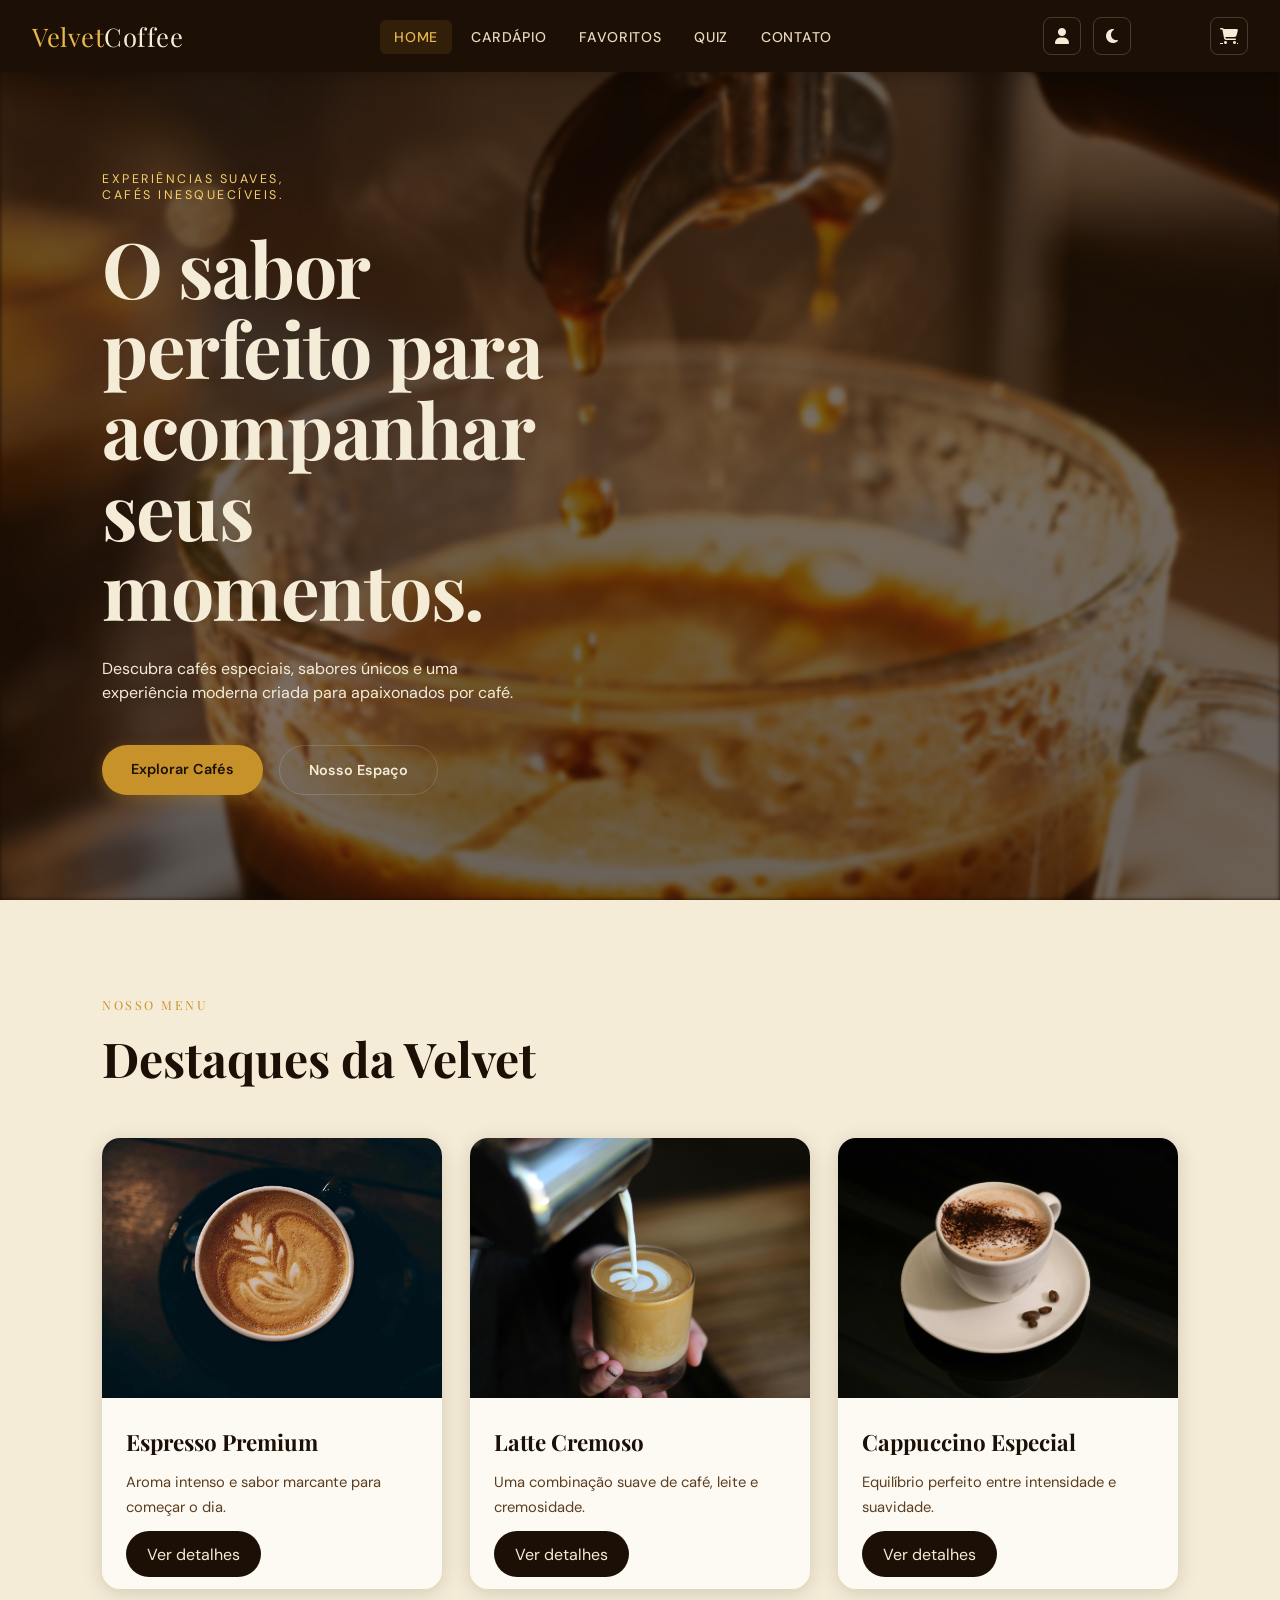
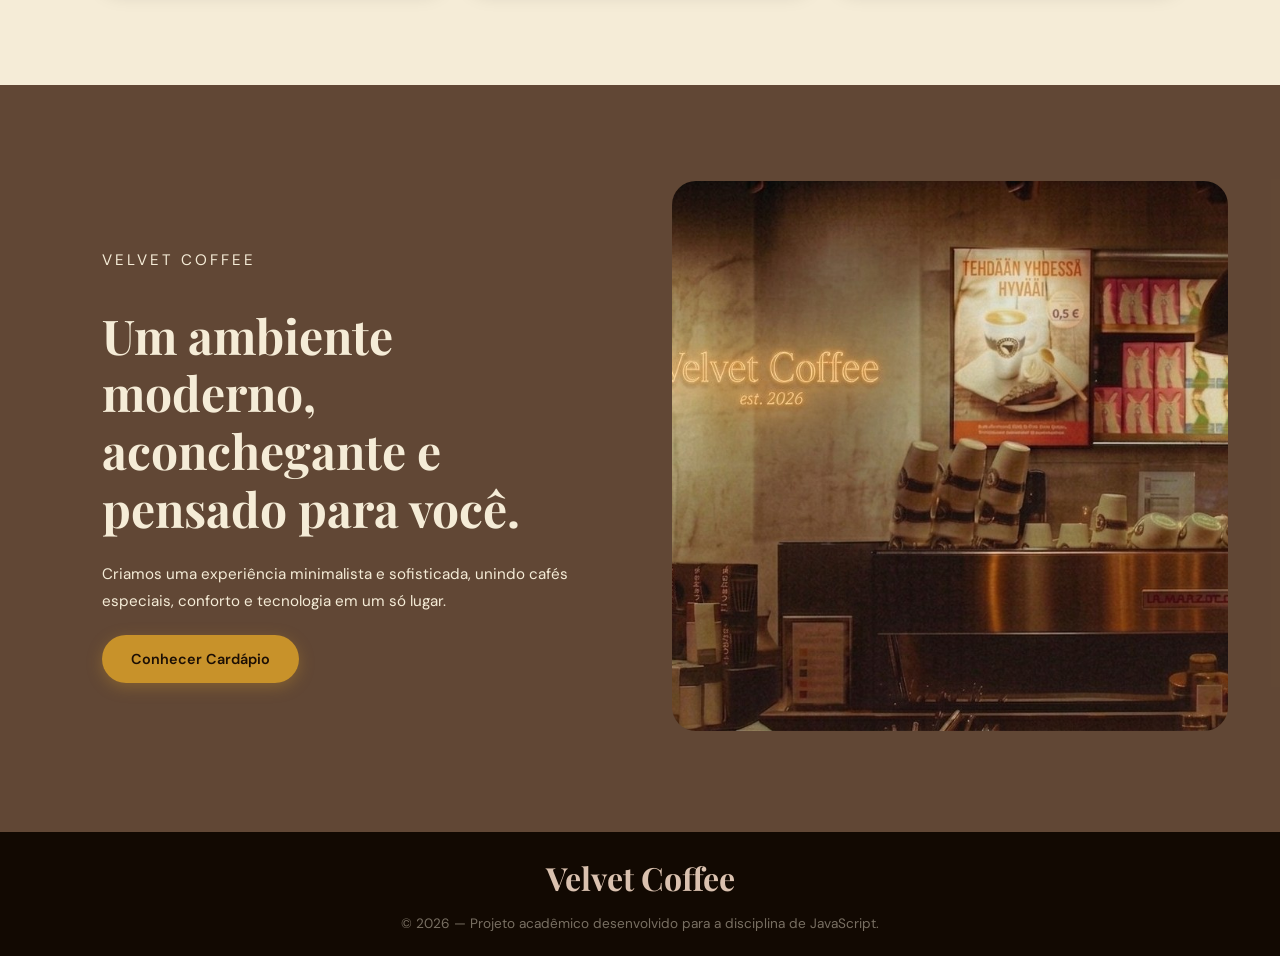
==== commit 17188f36: "Add files via upload Cardápio alterado, com mais opções de fotos" ====
--- a/index.html
+++ b/index.html
@@ -6,13 +6,11 @@
 
     <title>Velvet Coffee</title>
 
-    <!-- Google Fonts -->
     <link rel="preconnect" href="https://fonts.googleapis.com">
     <link rel="preconnect" href="https://fonts.gstatic.com" crossorigin>
 
     <link href="https://fonts.googleapis.com/css2?family=Inter:wght@300;400;500;600;700&family=Cormorant+Garamond:wght@500;600;700&display=swap" rel="stylesheet">
 
-    <!-- CSS -->
     <link rel="stylesheet" href="https://cdnjs.cloudflare.com/ajax/libs/font-awesome/6.7.2/css/all.min.css">
     <link rel="stylesheet" href="css/style.css">
     <link rel="stylesheet" href="css/home.css">
@@ -22,7 +20,6 @@
 
 <body>
 
-    <!-- HEADER -->
     <header class="header">
 
             <button class="menu-mobile" id="menuMobile">
@@ -54,14 +51,12 @@
                 <i class="fa-solid fa-moon"></i>
             </button>
 
-           <!-- <a class="btn-icon" href="pages/favoritos.html">
                 <i class="fa-solid fa-heart"></i>
             </a> -->
            
 
             <a class="btn-icon"  href="pages/carrinho.html">
                 <i class="fa-solid fa-cart-shopping">
-                <!-- <span class="badge show">3</span> -->
                 </i>
             </a>
         </div>
@@ -70,7 +65,6 @@
 
     </header>
 
-    <!-- HERO -->
     <section class="hero">
 
         <div class="overlay"></div>
@@ -105,7 +99,6 @@
 
     </section>
 
-    <!-- DESTAQUES -->
     <section class="highlights">
 
         <div class="section-title">
@@ -115,7 +108,6 @@
 
         <div class="cards">
 
-            <!-- CARD 1 -->
             <div class="card">
 
                 <img src="img/expresso-premium.jpg" alt="Café Espresso">
@@ -134,7 +126,6 @@
 
             </div>
 
-            <!-- CARD 2 -->
             <div class="card">
 
                 <img src="img/latte-cremoso.jpg" alt="Latte Cremoso">
@@ -153,7 +144,6 @@
 
             </div>
 
-            <!-- CARD 3 -->
             <div class="card">
 
                 <img src="img/cappucciono-especial.jpg" alt="Cappuccino">
@@ -176,7 +166,6 @@
 
     </section>
 
-    <!-- EXPERIÊNCIA -->
     <section class="experience">
 
         <div class="experience-text">
@@ -206,7 +195,6 @@
 
     </section>
 
-    <!-- FOOTER -->
     <footer class="footer">
 
         <h2>Velvet Coffee</h2>
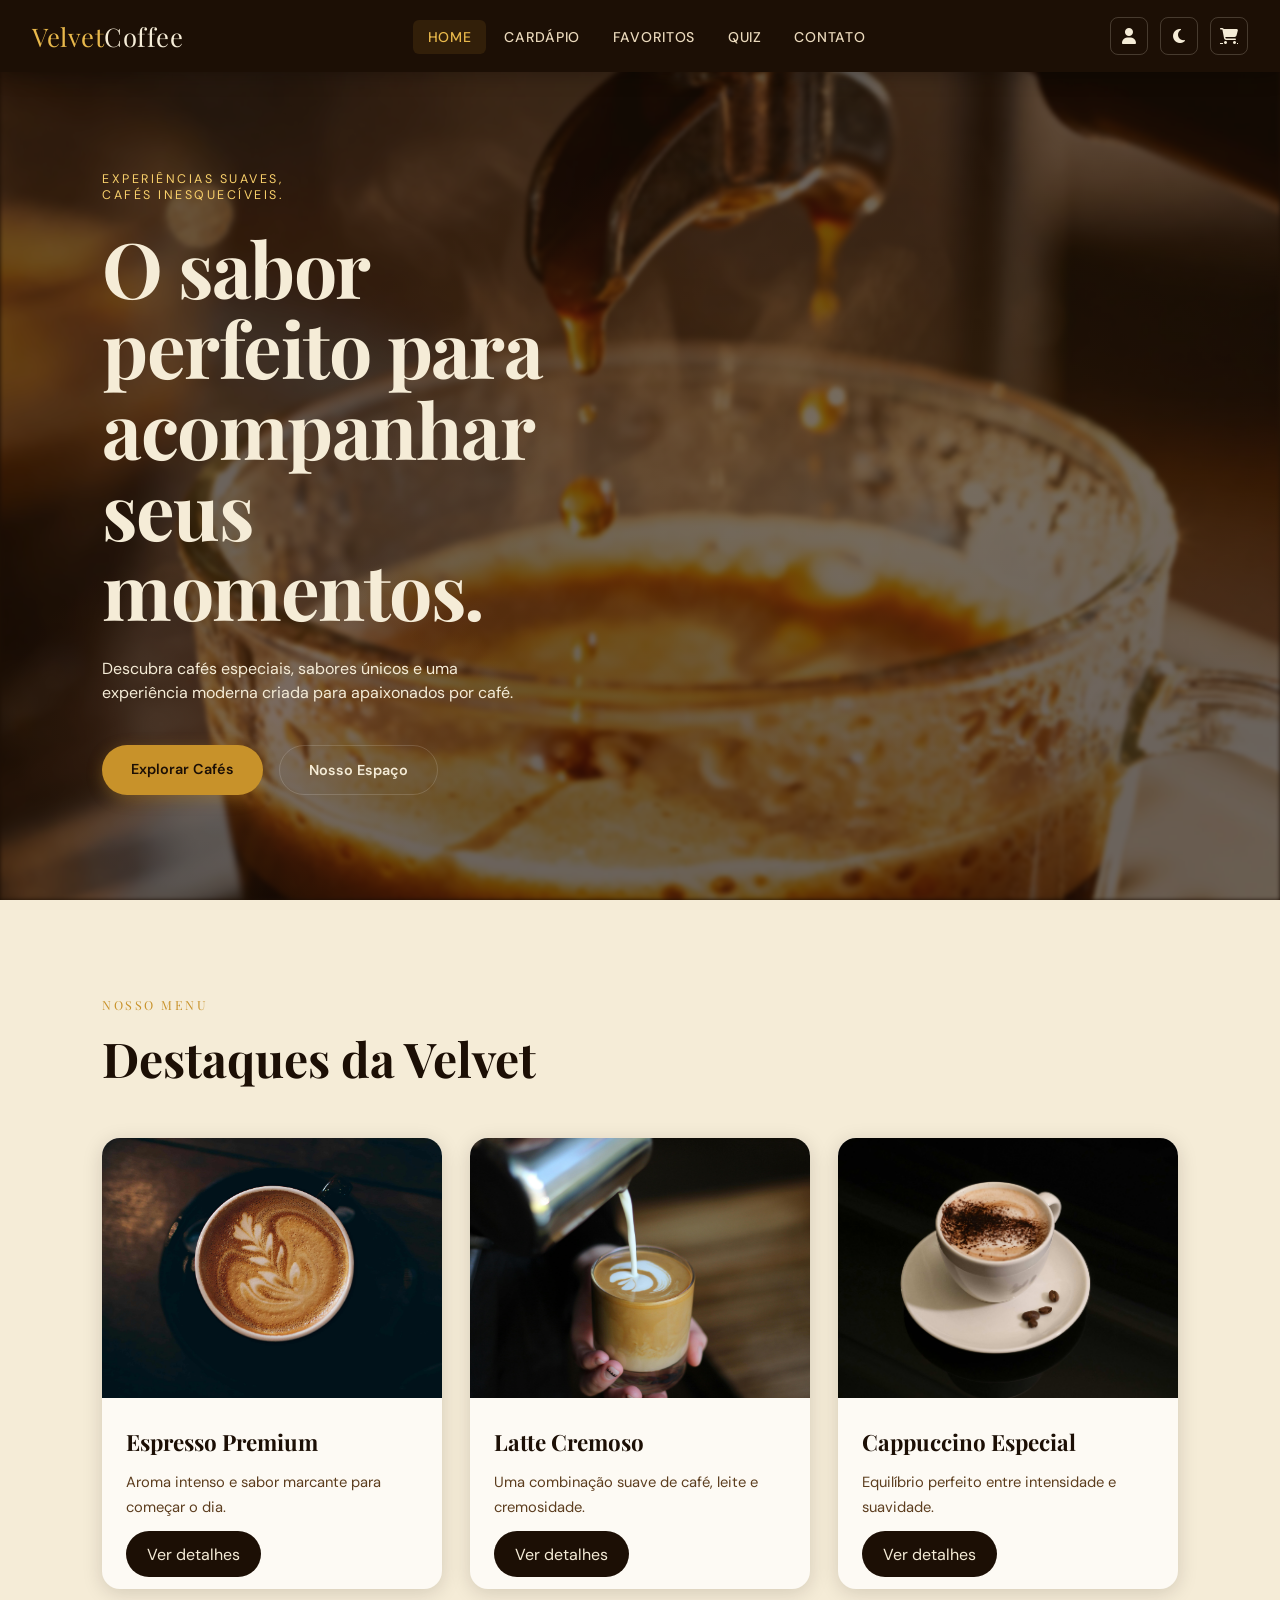
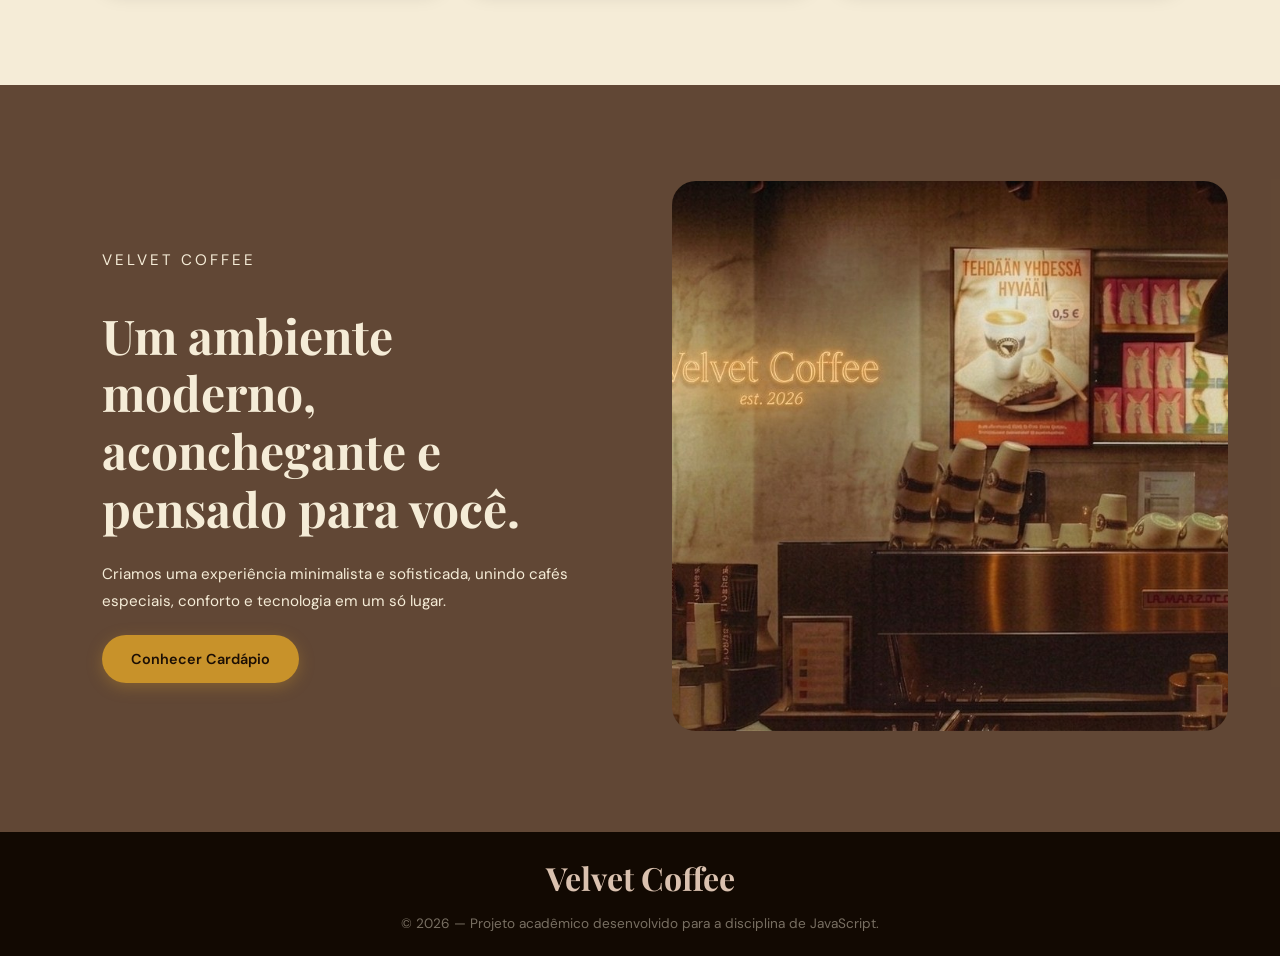
==== commit 18bc8467: "Fix HTML formatting and structure" ====
--- a/index.html
+++ b/index.html
@@ -49,10 +49,7 @@
 
             <button class="btn-icon" id="themeToggle">
                 <i class="fa-solid fa-moon"></i>
-            </button>
-
-                <i class="fa-solid fa-heart"></i>
-            </a> -->
+            </button>             
            
 
             <a class="btn-icon"  href="pages/carrinho.html">
